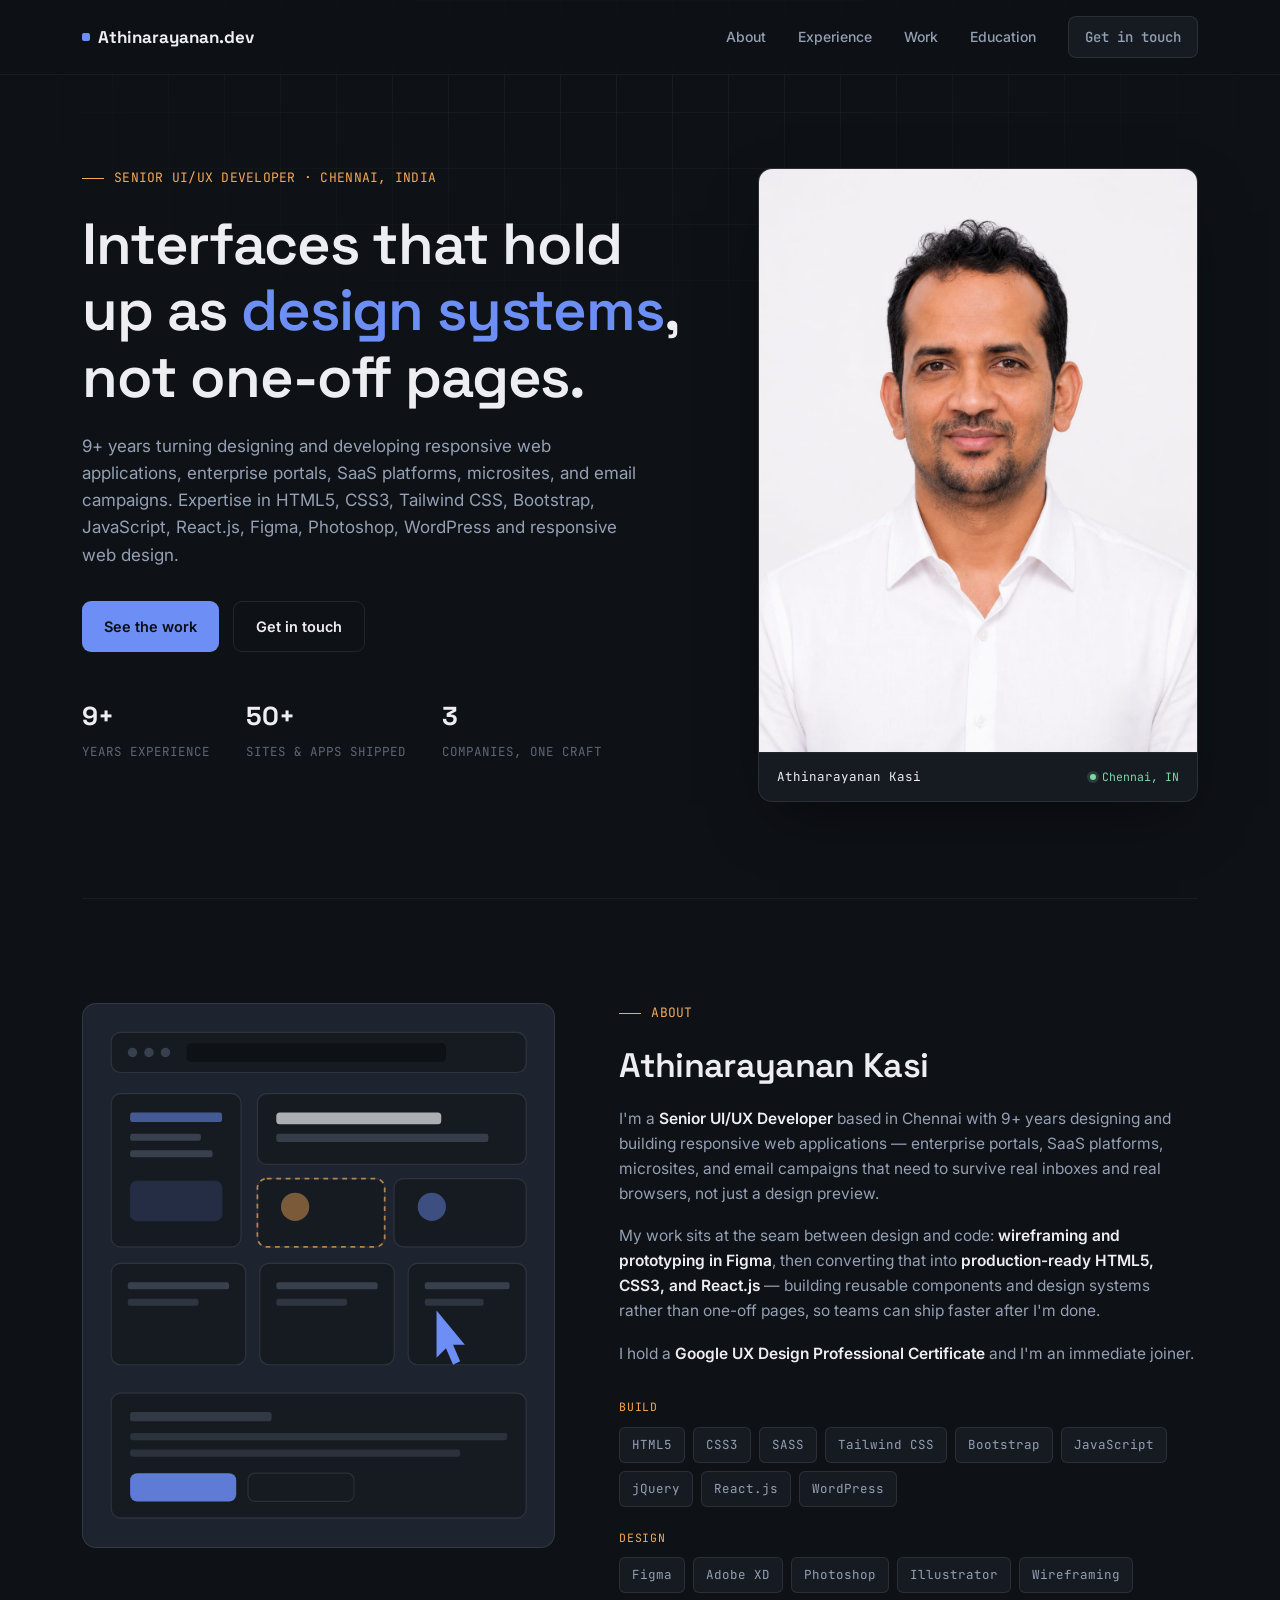
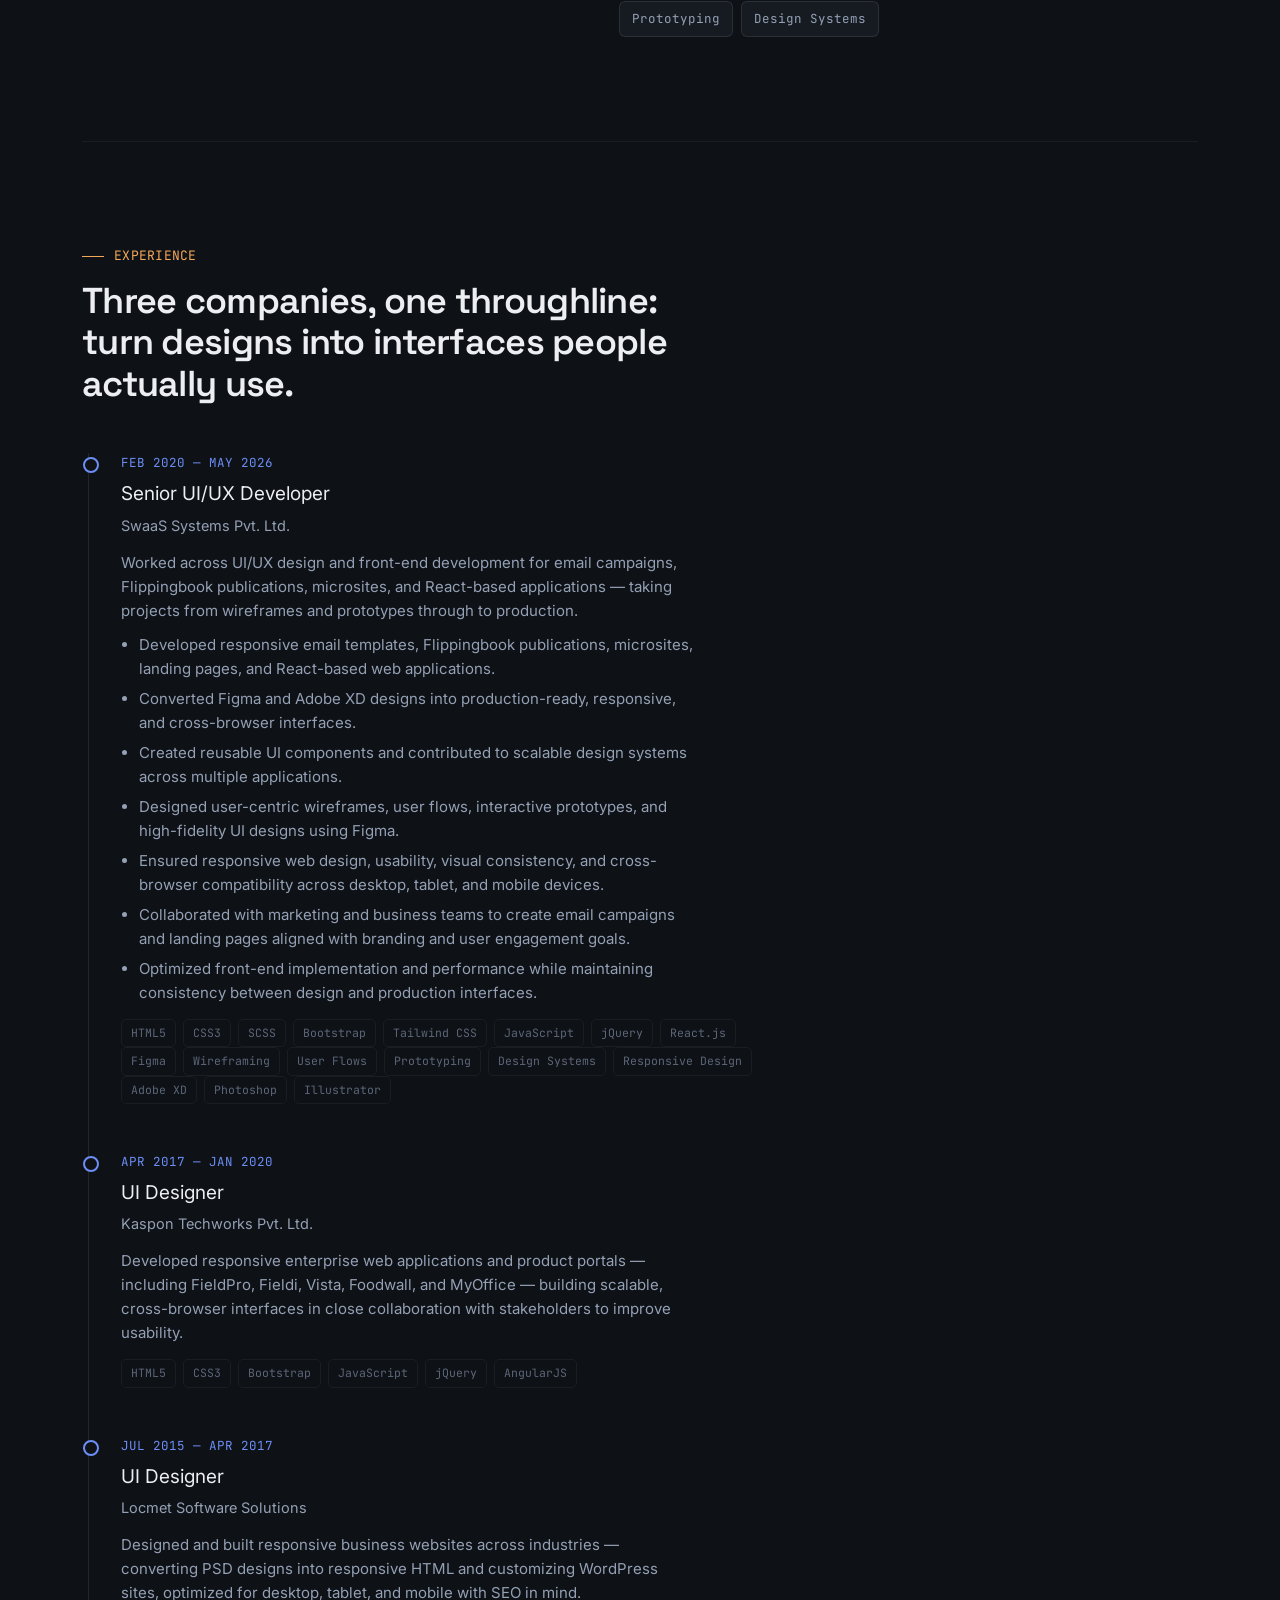
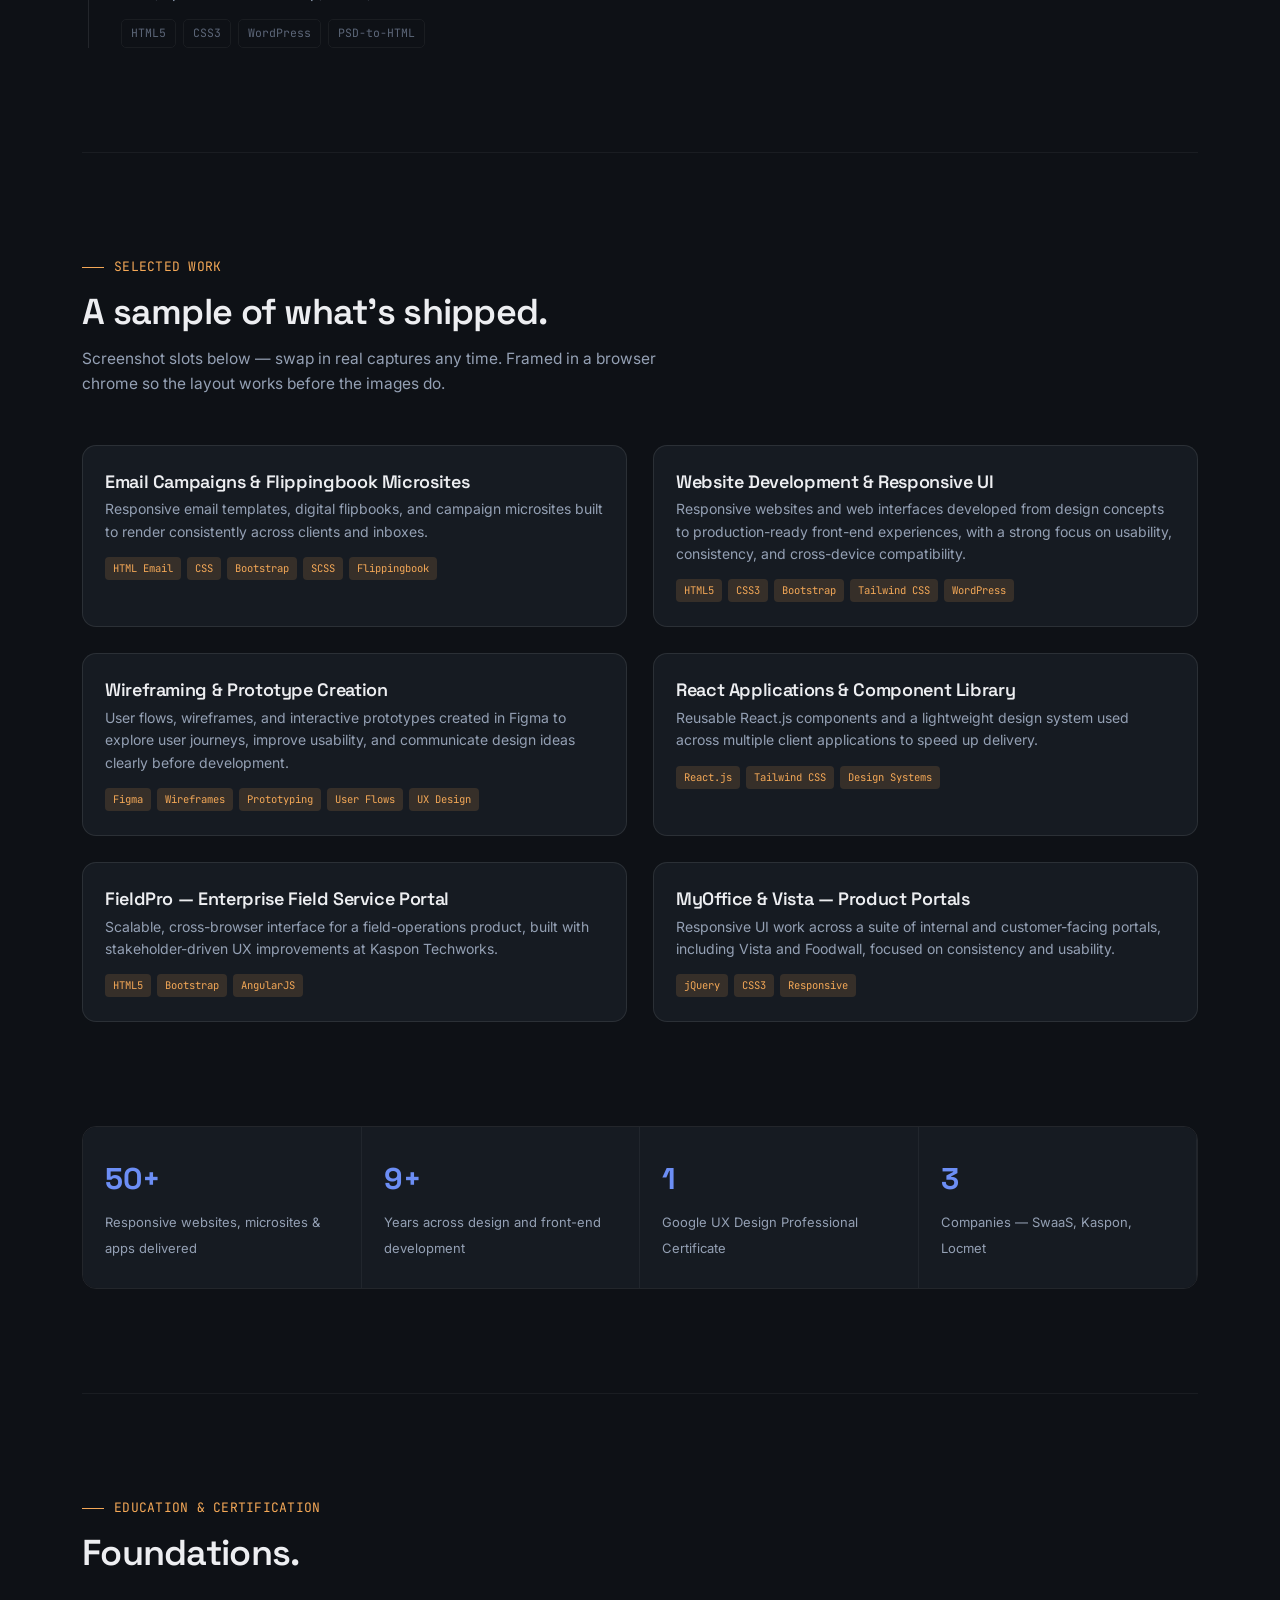
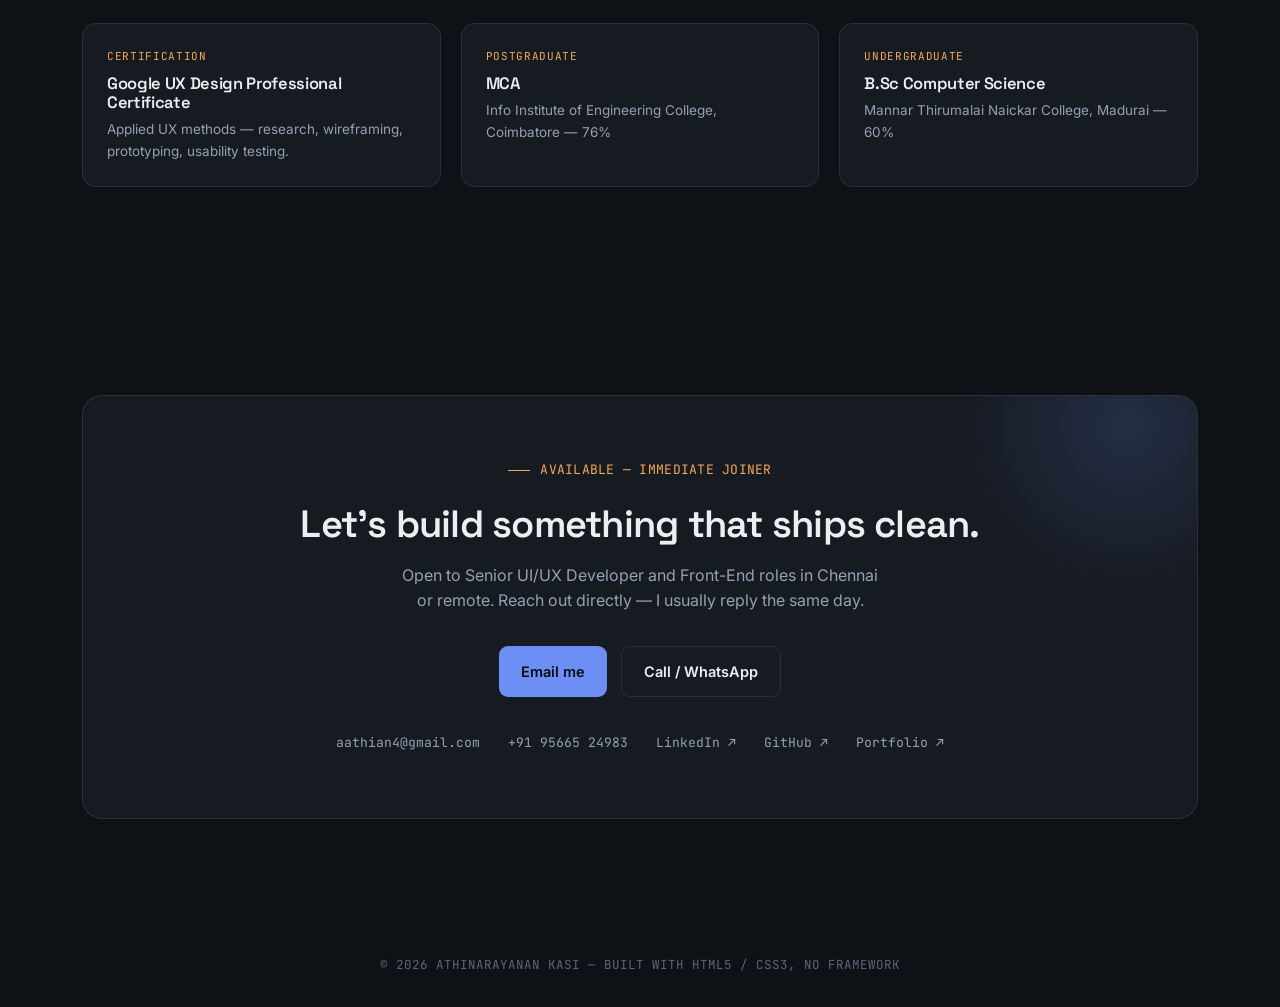
==== index.html @ 60b41909 "my files added" ====
<!DOCTYPE html>
<html lang="en">
<head>
<meta charset="UTF-8">
<meta name="viewport" content="width=device-width, initial-scale=1.0">
<title>Athinarayanan Kasi — Senior UI/UX Developer</title>
<meta name="description" content="Athinarayanan Kasi, Senior UI/UX Developer & Front-End Developer, Chennai. 9+ years building responsive interfaces, design systems, and React applications.">
<link rel="preconnect" href="https://fonts.googleapis.com">
<link rel="preconnect" href="https://fonts.gstatic.com" crossorigin>
<link href="https://fonts.googleapis.com/css2?family=Space+Grotesk:wght@400;500;600;700&family=Inter:wght@400;500;600;700&family=JetBrains+Mono:wght@400;500;600&display=swap" rel="stylesheet">
<link href="css/styles.css"  rel="stylesheet">
</head>
<body>

<header class="nav">
  <div class="nav-inner">
    <a href="#top" class="nav-logo"><span class="dot"></span>Athinarayanan.dev</a>
    <nav class="nav-links" id="navLinks">
      <a href="#about">About</a>
      <a href="#experience">Experience</a>
      <a href="#work">Work</a>
      <a href="#education">Education</a>
      <a href="#contact" class="nav-cta">Get in touch</a>
    </nav>
    <button class="nav-toggle" id="navToggle" aria-label="Toggle menu" aria-expanded="false">
      <svg width="22" height="22" viewBox="0 0 24 24" fill="none" stroke="currentColor" stroke-width="2"><line x1="3" y1="6" x2="21" y2="6"/><line x1="3" y1="12" x2="21" y2="12"/><line x1="3" y1="18" x2="21" y2="18"/></svg>
    </button>
  </div>
</header>

<main id="top">

  <!-- HERO -->
  <section class="hero">
    <div class="wrap hero-grid">
      <div>
        <div class="eyebrow">SENIOR UI/UX DEVELOPER · CHENNAI, INDIA</div>
        <h1>Interfaces that hold up as <span class="accent">design systems</span>, not one-off pages.</h1>
        <p class="lede">9+ years turning designing and developing responsive web applications, enterprise portals, SaaS platforms, microsites, and email campaigns. Expertise in HTML5, CSS3, Tailwind CSS, Bootstrap, JavaScript, React.js, Figma, Photoshop, WordPress and responsive web design.</p>
        <div class="hero-actions">
          <a href="#work" class="btn btn-primary">See the work</a>
          <a href="#contact" class="btn btn-ghost">Get in touch</a>
        </div>
        <div class="stat-row">
          <div class="stat"><b>9+</b><span>YEARS EXPERIENCE</span></div>
          <div class="stat"><b>50+</b><span>SITES &amp; APPS SHIPPED</span></div>
          <div class="stat"><b>3</b><span>COMPANIES, ONE CRAFT</span></div>
        </div>
      </div>

      <div class="hero-photo reveal">
        <div class="hero-photo-frame">
          <div class="ph-icon">
            <img src="img/athinarayanan.jpeg" />
          </div>
        </div>
        <div class="hero-photo-caption">
          <span>Athinarayanan Kasi</span>
          <span class="live">Chennai, IN</span>
        </div>
      </div>
    </div>
  </section>

  <div class="wrap"><div class="divider"></div></div>

  <!-- ABOUT -->
  <section class="pad" id="about">
    <div class="wrap">
      <div class="about-grid">
        <div class="reveal">
          <div class="about-graphic">
            <svg viewBox="0 0 400 460" xmlns="http://www.w3.org/2000/svg" width="100%" height="100%">
              <rect x="0" y="0" width="400" height="460" rx="14" fill="var(--bg-panel-alt)"/>
              <!-- browser chrome -->
              <rect x="24" y="24" width="352" height="34" rx="8" fill="var(--bg-panel)" stroke="var(--border)"/>
              <circle cx="42" cy="41" r="4" fill="var(--text-faint)" opacity="0.5"/>
              <circle cx="56" cy="41" r="4" fill="var(--text-faint)" opacity="0.5"/>
              <circle cx="70" cy="41" r="4" fill="var(--text-faint)" opacity="0.5"/>
              <rect x="88" y="33" width="220" height="16" rx="4" fill="var(--bg-deep)"/>
              <!-- wireframe layout -->
              <rect x="24" y="76" width="110" height="130" rx="8" fill="var(--bg-panel)" stroke="var(--border)"/>
              <rect x="40" y="92" width="78" height="8" rx="2" fill="var(--accent-indigo)" opacity="0.55"/>
              <rect x="40" y="110" width="60" height="6" rx="2" fill="var(--text-faint)" opacity="0.5"/>
              <rect x="40" y="124" width="70" height="6" rx="2" fill="var(--text-faint)" opacity="0.5"/>
              <rect x="40" y="150" width="78" height="34" rx="6" fill="var(--accent-indigo)" opacity="0.16" stroke="var(--accent-indigo)" stroke-opacity="0.4"/>
              <rect x="148" y="76" width="228" height="60" rx="8" fill="var(--bg-panel)" stroke="var(--border)"/>
              <rect x="164" y="92" width="140" height="10" rx="3" fill="var(--text-primary)" opacity="0.7"/>
              <rect x="164" y="110" width="180" height="7" rx="2" fill="var(--text-faint)" opacity="0.45"/>
              <rect x="148" y="148" width="108" height="58" rx="8" fill="var(--bg-panel)" stroke="var(--border)"/>
              <rect x="264" y="148" width="112" height="58" rx="8" fill="var(--bg-panel)" stroke="var(--border)"/>
              <circle cx="180" cy="172" r="12" fill="var(--accent-amber)" opacity="0.45"/>
              <circle cx="296" cy="172" r="12" fill="var(--accent-indigo)" opacity="0.45"/>
              <!-- cards row -->
              <rect x="24" y="220" width="114" height="86" rx="8" fill="var(--bg-panel)" stroke="var(--border)"/>
              <rect x="150" y="220" width="114" height="86" rx="8" fill="var(--bg-panel)" stroke="var(--border)"/>
              <rect x="276" y="220" width="100" height="86" rx="8" fill="var(--bg-panel)" stroke="var(--border)"/>
              <rect x="38" y="236" width="86" height="6" rx="2" fill="var(--text-faint)" opacity="0.5"/>
              <rect x="38" y="250" width="60" height="6" rx="2" fill="var(--text-faint)" opacity="0.35"/>
              <rect x="164" y="236" width="86" height="6" rx="2" fill="var(--text-faint)" opacity="0.5"/>
              <rect x="164" y="250" width="60" height="6" rx="2" fill="var(--text-faint)" opacity="0.35"/>
              <rect x="290" y="236" width="72" height="6" rx="2" fill="var(--text-faint)" opacity="0.5"/>
              <rect x="290" y="250" width="50" height="6" rx="2" fill="var(--text-faint)" opacity="0.35"/>
              <!-- cursor -->
              <path d="M300 260 L300 300 L308 292 L314 306 L320 303 L314 289 L324 289 Z" fill="var(--accent-indigo)"/>
              <!-- annotation dashed frame -->
              <rect x="148" y="148" width="108" height="58" rx="8" fill="none" stroke="var(--accent-amber)" stroke-dasharray="4 4" stroke-width="1.5" opacity="0.7"/>
              <!-- footer strip -->
              <rect x="24" y="330" width="352" height="106" rx="8" fill="var(--bg-panel)" stroke="var(--border)"/>
              <rect x="40" y="346" width="120" height="8" rx="2" fill="var(--text-faint)" opacity="0.4"/>
              <rect x="40" y="364" width="320" height="6" rx="2" fill="var(--text-faint)" opacity="0.3"/>
              <rect x="40" y="378" width="280" height="6" rx="2" fill="var(--text-faint)" opacity="0.3"/>
              <rect x="40" y="398" width="90" height="24" rx="6" fill="var(--accent-indigo)" opacity="0.85"/>
              <rect x="140" y="398" width="90" height="24" rx="6" fill="none" stroke="var(--border)"/>
            </svg>
          </div>
        </div>
        <div>
          <div class="eyebrow">ABOUT</div>
          <h2 style="font-size:clamp(26px,3.4vw,34px); margin-bottom:22px;">Athinarayanan Kasi</h2>
          <div class="about-body">
            <p>I'm a <strong>Senior UI/UX Developer</strong> based in Chennai with 9+ years designing and building responsive web applications — enterprise portals, SaaS platforms, microsites, and email campaigns that need to survive real inboxes and real browsers, not just a design preview.</p>
            <p>My work sits at the seam between design and code: <strong>wireframing and prototyping in Figma</strong>, then converting that into <strong>production-ready HTML5, CSS3, and React.js</strong> — building reusable components and design systems rather than one-off pages, so teams can ship faster after I'm done.</p>
            <p>I hold a <strong>Google UX Design Professional Certificate</strong> and I'm an immediate joiner.</p>
          </div>
          <div class="skill-groups">
            <div>
              <div class="skill-group-label">Build</div>
              <div class="tag-row">
                <span class="tag">HTML5</span><span class="tag">CSS3</span><span class="tag">SASS</span>
                <span class="tag">Tailwind CSS</span><span class="tag">Bootstrap</span>
                <span class="tag">JavaScript</span><span class="tag">jQuery</span><span class="tag">React.js</span>
                <span class="tag">WordPress</span>
              </div>
            </div>
            <div>
              <div class="skill-group-label">Design</div>
              <div class="tag-row">
                <span class="tag">Figma</span><span class="tag">Adobe XD</span><span class="tag">Photoshop</span>
                <span class="tag">Illustrator</span><span class="tag">Wireframing</span>
                <span class="tag">Prototyping</span><span class="tag">Design Systems</span>
              </div>
            </div>
          </div>
        </div>
      </div>
    </div>
  </section>

  <div class="wrap"><div class="divider"></div></div>

  <!-- EXPERIENCE -->
  <section class="pad" id="experience">
    <div class="wrap">
      <div class="section-head reveal">
        <div class="eyebrow">EXPERIENCE</div>
        <h2>Three companies, one throughline: turn designs into interfaces people actually use.</h2>
      </div>

      <div class="timeline">
      <div class="tl-item reveal">

  <div class="tl-date">FEB 2020 — MAY 2026</div>

  <div class="tl-role">Senior UI/UX Developer</div>

  <div class="tl-company">SwaaS Systems Pvt. Ltd.</div>

  <div class="tl-desc">

    <p style="margin-bottom:10px;">
      Worked across UI/UX design and front-end development for email campaigns,
      Flippingbook publications, microsites, and React-based applications —
      taking projects from wireframes and prototypes through to production.
    </p>

    <ul>
      <li>
        Developed responsive email templates, Flippingbook publications,
        microsites, landing pages, and React-based web applications.
      </li>

      <li>
        Converted Figma and Adobe XD designs into production-ready,
        responsive, and cross-browser interfaces.
      </li>

      <li>
        Created reusable UI components and contributed to scalable
        design systems across multiple applications.
      </li>

      <li>
        Designed user-centric wireframes, user flows, interactive prototypes,
        and high-fidelity UI designs using Figma.
      </li>

      <li>
        Ensured responsive web design, usability, visual consistency, and
        cross-browser compatibility across desktop, tablet, and mobile devices.
      </li>

      <li>
        Collaborated with marketing and business teams to create email
        campaigns and landing pages aligned with branding and user engagement goals.
      </li>

      <li>
        Optimized front-end implementation and performance while maintaining
        consistency between design and production interfaces.
      </li>
    </ul>

  </div>

  <!-- Development Technologies -->
  <div class="tl-stack">
    <span>HTML5</span>
    <span>CSS3</span>
    <span>SCSS</span>
    <span>Bootstrap</span>
    <span>Tailwind CSS</span>
    <span>JavaScript</span>
    <span>jQuery</span>
    <span>React.js</span>
  </div>

  <!-- UI/UX Skills -->
  <div class="tl-stack">
    <span>Figma</span>
    <span>Wireframing</span>
    <span>User Flows</span>
    <span>Prototyping</span>
    <span>Design Systems</span>
    <span>Responsive Design</span>
  </div>

  <!-- Design Tools -->
  <div class="tl-stack">
    <span>Adobe XD</span>
    <span>Photoshop</span>
    <span>Illustrator</span>
  </div>

</div>

        <div class="tl-item reveal">
          <div class="tl-date">APR 2017 — JAN 2020</div>
          <div class="tl-role">UI Designer</div>
          <div class="tl-company">Kaspon Techworks Pvt. Ltd.</div>
          <div class="tl-desc">
            <p>Developed responsive enterprise web applications and product portals — including FieldPro, Fieldi, Vista, Foodwall, and MyOffice — building scalable, cross-browser interfaces in close collaboration with stakeholders to improve usability.</p>
          </div>
          <div class="tl-stack">
            <span>HTML5</span><span>CSS3</span><span>Bootstrap</span><span>JavaScript</span><span>jQuery</span><span>AngularJS</span>
          </div>
        </div>

        <div class="tl-item reveal">
          <div class="tl-date">JUL 2015 — APR 2017</div>
          <div class="tl-role">UI Designer</div>
          <div class="tl-company">Locmet Software Solutions</div>
          <div class="tl-desc">
            <p>Designed and built responsive business websites across industries — converting PSD designs into responsive HTML and customizing WordPress sites, optimized for desktop, tablet, and mobile with SEO in mind.</p>
          </div>
          <div class="tl-stack">
            <span>HTML5</span><span>CSS3</span><span>WordPress</span><span>PSD-to-HTML</span>
          </div>
        </div>
      </div>
    </div>
  </section>

  <div class="wrap"><div class="divider"></div></div>

  <!-- WORK / PROJECTS -->
  <section class="pad" id="work">
    <div class="wrap">
      <div class="section-head reveal">
        <div class="eyebrow">SELECTED WORK</div>
        <h2>A sample of what's shipped.</h2>
        <p>Screenshot slots below — swap in real captures any time. Framed in a browser chrome so the layout works before the images do.</p>
      </div>

      <div class="project-grid">

          <div class="project-card reveal">
          <div class="project-body">
            <h3>Email Campaigns &amp; Flippingbook Microsites</h3>
            <p>Responsive email templates, digital flipbooks, and campaign microsites built to render consistently across clients and inboxes.</p>
            <div class="project-tags"><span>HTML Email</span><span>CSS</span><span>Bootstrap</span><span>SCSS</span><span>Flippingbook</span></div>
          </div>
        </div>

        <div class="project-card reveal">
  <div class="project-body">
    <h3>Website Development &amp; Responsive UI</h3>
    <p>
      Responsive websites and web interfaces developed from design concepts to
      production-ready front-end experiences, with a strong focus on usability,
      consistency, and cross-device compatibility.
    </p>
    <div class="project-tags">
      <span>HTML5</span>
      <span>CSS3</span>
      <span>Bootstrap</span>
      <span>Tailwind CSS</span>
      <span>WordPress</span>
    </div>
  </div>
</div>

<div class="project-card reveal">
  <div class="project-body">
    <h3>Wireframing &amp; Prototype Creation</h3>
    <p>
      User flows, wireframes, and interactive prototypes created in Figma to
      explore user journeys, improve usability, and communicate design ideas
      clearly before development.
    </p>
    <div class="project-tags">
      <span>Figma</span>
      <span>Wireframes</span>
      <span>Prototyping</span>
      <span>User Flows</span>
      <span>UX Design</span>
    </div>
  </div>
</div>

        <div class="project-card reveal">
          <div class="project-body">
            <h3>React Applications &amp; Component Library</h3>
            <p>Reusable React.js components and a lightweight design system used across multiple client applications to speed up delivery.</p>
            <div class="project-tags"><span>React.js</span><span>Tailwind CSS</span><span>Design Systems</span></div>
          </div>
        </div>

        <div class="project-card reveal">
          <div class="project-body">
            <h3>FieldPro — Enterprise Field Service Portal</h3>
            <p>Scalable, cross-browser interface for a field-operations product, built with stakeholder-driven UX improvements at Kaspon Techworks.</p>
            <div class="project-tags"><span>HTML5</span><span>Bootstrap</span><span>AngularJS</span></div>
          </div>
        </div>

        <div class="project-card reveal">
          <div class="project-body">
            <h3>MyOffice &amp; Vista — Product Portals</h3>
            <p>Responsive UI work across a suite of internal and customer-facing portals, including Vista and Foodwall, focused on consistency and usability.</p>
            <div class="project-tags"><span>jQuery</span><span>CSS3</span><span>Responsive</span></div>
          </div>
        </div>

      

      </div>
    </div>
  </section>

  <!-- ACHIEVEMENTS -->
  <section class="pad" style="padding-top:0;">
    <div class="wrap reveal">
      <div class="achieve-strip">
        <div class="achieve-cell"><b>50+</b><span>Responsive websites, microsites &amp; apps delivered</span></div>
        <div class="achieve-cell"><b>9+</b><span>Years across design and front-end development</span></div>
        <div class="achieve-cell"><b>1</b><span>Google UX Design Professional Certificate</span></div>
        <div class="achieve-cell"><b>3</b><span>Companies — SwaaS, Kaspon, Locmet</span></div>
      </div>
    </div>
  </section>

  <div class="wrap"><div class="divider"></div></div>

  <!-- EDUCATION -->
  <section class="pad" id="education">
    <div class="wrap">
      <div class="section-head reveal">
        <div class="eyebrow">EDUCATION &amp; CERTIFICATION</div>
        <h2>Foundations.</h2>
      </div>
      <div class="edu-grid">
        <div class="edu-card reveal">
          <span class="edu-tag">Certification</span>
          <h4>Google UX Design Professional Certificate</h4>
          <p>Applied UX methods — research, wireframing, prototyping, usability testing.</p>
        </div>
        <div class="edu-card reveal">
          <span class="edu-tag">Postgraduate</span>
          <h4>MCA</h4>
          <p>Info Institute of Engineering College, Coimbatore — 76%</p>
        </div>
        <div class="edu-card reveal">
          <span class="edu-tag">Undergraduate</span>
          <h4>B.Sc Computer Science</h4>
          <p>Mannar Thirumalai Naickar College, Madurai — 60%</p>
        </div>
      </div>
    </div>
  </section>

  <!-- CONTACT -->
  <section class="pad" id="contact">
    <div class="wrap">
      <div class="contact-panel reveal">
        <div class="eyebrow" style="justify-content:center;">AVAILABLE — IMMEDIATE JOINER</div>
        <h2>Let's build something that ships clean.</h2>
        <p>Open to Senior UI/UX Developer and Front-End roles in Chennai or remote. Reach out directly — I usually reply the same day.</p>
        <div class="contact-actions">
          <a href="mailto:aathian4@gmail.com" class="btn btn-primary">Email me</a>
          <a href="tel:+919566524983" class="btn btn-ghost">Call / WhatsApp</a>
        </div>
        <div class="contact-links">
          <a href="mailto:aathian4@gmail.com">aathian4@gmail.com</a>
          <a href="tel:+919566524983">+91 95665 24983</a>
          <a href="https://www.linkedin.com/in/aathinarayanan" target="_blank" rel="noopener">LinkedIn ↗</a>
          <a href="https://github.com/athi-frontend" target="_blank" rel="noopener">GitHub ↗</a>
          <a href="https://athi.pb.online/" target="_blank" rel="noopener">Portfolio ↗</a>
        </div>
      </div>
    </div>
  </section>

</main>

<footer>
  <p>© 2026 ATHINARAYANAN KASI — BUILT WITH HTML5 / CSS3, NO FRAMEWORK</p>
</footer>

<script>
  // Mobile nav toggle
  const navToggle = document.getElementById('navToggle');
  const navLinks = document.getElementById('navLinks');
  navToggle.addEventListener('click', () => {
    const isOpen = navLinks.classList.toggle('open');
    navToggle.setAttribute('aria-expanded', isOpen);
  });
  navLinks.querySelectorAll('a').forEach(a => a.addEventListener('click', () => {
    navLinks.classList.remove('open');
    navToggle.setAttribute('aria-expanded', 'false');
  }));

  // Scroll reveal
  const revealEls = document.querySelectorAll('.reveal');
  if ('IntersectionObserver' in window) {
    const io = new IntersectionObserver((entries) => {
      entries.forEach(entry => {
        if (entry.isIntersecting) {
          entry.target.classList.add('in');
          io.unobserve(entry.target);
        }
      });
    }, { threshold: 0.12, rootMargin: '0px 0px -40px 0px' });
    revealEls.forEach(el => io.observe(el));
  } else {
    revealEls.forEach(el => el.classList.add('in'));
  }
</script>

</body>
</html>
---- css/styles.css ----
:root{
    --bg-deep:#0E1116;
    --bg-panel:#161B22;
    --bg-panel-alt:#1D2430;
    --border:rgba(255,255,255,0.09);
    --border-soft:rgba(255,255,255,0.05);
    --text-primary:#EDEEF1;
    --text-muted:#94A0B4;
    --text-faint:#5C6678;
    --accent-indigo:#6C8EF5;
    --accent-indigo-dim:rgba(108,142,245,0.14);
    --accent-amber:#F4A857;
    --accent-amber-dim:rgba(244,168,87,0.14);
    --radius:14px;
    --maxw:1180px;
  }

  *{box-sizing:border-box; margin:0; padding:0;}
  html{scroll-behavior:smooth;}

  @media (prefers-reduced-motion: reduce){
    html{scroll-behavior:auto;}
    *{animation-duration:0.01ms !important; animation-iteration-count:1 !important; transition-duration:0.01ms !important;}
  }

  body{
    background:var(--bg-deep);
    color:var(--text-primary);
    font-family:'Inter',sans-serif;
    line-height:1.6;
    -webkit-font-smoothing:antialiased;
    overflow-x:hidden;
  }

  body::before{
    content:"";
    position:fixed; inset:0;
    background-image:
      linear-gradient(var(--border-soft) 1px, transparent 1px),
      linear-gradient(90deg, var(--border-soft) 1px, transparent 1px);
    background-size:56px 56px;
    mask-image:radial-gradient(ellipse 80% 60% at 50% 0%, black 10%, transparent 70%);
    pointer-events:none;
    z-index:0;
  }

  h1,h2,h3,h4{
    font-family:'Space Grotesk',sans-serif;
    font-weight:600;
    letter-spacing:-0.02em;
    line-height:1.15;
  }

  .mono{font-family:'JetBrains Mono',monospace;}

  a{color:inherit; text-decoration:none;}
  img{max-width:100%; display:block;}
  section{position:relative; z-index:1;}

  .wrap{max-width:var(--maxw); margin:0 auto; padding:0 32px;}
  @media (max-width:640px){.wrap{padding:0 20px;}}

  ::selection{background:var(--accent-indigo); color:#0E1116;}

  :focus-visible{
    outline:2px solid var(--accent-indigo);
    outline-offset:3px;
    border-radius:4px;
  }

  /* ---------- NAV ---------- */
  header.nav{
    position:fixed; top:0; left:0; right:0; z-index:100;
    backdrop-filter:blur(14px);
    background:rgba(14,17,22,0.72);
    border-bottom:1px solid var(--border-soft);
  }
  .nav-inner{
    max-width:var(--maxw); margin:0 auto; padding:16px 32px;
    display:flex; align-items:center; justify-content:space-between;
  }
  .nav-logo{
    font-family:'Space Grotesk',sans-serif; font-weight:700; font-size:17px;
    display:flex; align-items:center; gap:8px;
  }
  .nav-logo .dot{width:8px; height:8px; border-radius:2px; background:var(--accent-indigo); display:inline-block;}
  .nav-links{display:flex; gap:32px; align-items:center;}
  .nav-links a{
    font-size:14px; color:var(--text-muted); font-weight:500;
    transition:color 0.2s ease;
    position:relative;
  }
  .nav-links a:hover{color:var(--text-primary);}
  .nav-cta{
    font-family:'JetBrains Mono',monospace; font-size:12.5px;
    padding:9px 16px; border:1px solid var(--border); border-radius:8px;
    color:var(--text-primary); background:var(--bg-panel);
    transition:all 0.2s ease;
  }
  .nav-cta:hover{border-color:var(--accent-indigo); background:var(--accent-indigo-dim);}
  .nav-toggle{display:none; background:none; border:none; color:var(--text-primary); cursor:pointer;}

  @media (max-width:820px){
    .nav-links{
      position:fixed; top:60px; right:0; left:0;
      background:var(--bg-panel); border-bottom:1px solid var(--border);
      flex-direction:column; padding:20px 32px; gap:18px;
      transform:translateY(-140%); transition:transform 0.3s ease;
    }
    .nav-links.open{transform:translateY(0);}
    .nav-toggle{display:block;}
  }

  /* ---------- HERO ---------- */
  .hero{padding:168px 0 96px;}
  .hero-grid{
    display:grid; grid-template-columns:1.2fr 0.85fr; gap:56px; align-items:start;
  }
  @media (max-width:960px){.hero-grid{grid-template-columns:1fr;}}

  .eyebrow{
    font-family:'JetBrains Mono',monospace; font-size:13px; color:var(--accent-amber);
    display:flex; align-items:center; gap:10px; margin-bottom:22px; letter-spacing:0.02em;
  }
  .eyebrow::before{content:""; width:22px; height:1px; background:var(--accent-amber);}

  .hero h1{
    font-size:clamp(34px,5.2vw,58px);
    margin-bottom:22px;
  }
  .hero h1 .accent{color:var(--accent-indigo);}

  .hero p.lede{
    font-size:17px; color:var(--text-muted); max-width:52ch; margin-bottom:32px;
  }

  .hero-actions{display:flex; gap:14px; flex-wrap:wrap; margin-bottom:44px;}
  .btn{
    font-size:14.5px; font-weight:600; padding:13px 22px; border-radius:9px;
    display:inline-flex; align-items:center; gap:8px; transition:all 0.2s ease;
  }
  .btn-primary{background:var(--accent-indigo); color:#0B0E13;}
  .btn-primary:hover{transform:translateY(-2px); box-shadow:0 10px 24px -8px rgba(108,142,245,0.55);}
  .btn-ghost{border:1px solid var(--border); color:var(--text-primary);}
  .btn-ghost:hover{border-color:var(--text-faint); background:var(--bg-panel);}

  .stat-row{display:flex; gap:36px; flex-wrap:wrap;}
  .stat b{
    font-family:'Space Grotesk',sans-serif; font-size:26px; display:block; color:var(--text-primary);
  }
  .stat span{font-size:12.5px; color:var(--text-faint); font-family:'JetBrains Mono',monospace;}

  /* ---- Signature: design token panel ---- */
  .token-panel{
    background:var(--bg-panel);
    border:1px solid var(--border);
    border-radius:var(--radius);
    overflow:hidden;
    box-shadow:0 24px 60px -20px rgba(0,0,0,0.55);
  }
  .token-titlebar{
    display:flex; align-items:center; gap:8px;
    padding:12px 16px; border-bottom:1px solid var(--border-soft);
    background:var(--bg-panel-alt);
  }
  .token-titlebar span.tdot{width:9px; height:9px; border-radius:50%; background:var(--text-faint); opacity:0.5;}
  .token-titlebar .tlabel{
    margin-left:6px; font-family:'JetBrains Mono',monospace; font-size:12px; color:var(--text-faint);
  }
  .token-body{padding:22px;}
  .token-section-label{
    font-family:'JetBrains Mono',monospace; font-size:11px; color:var(--text-faint);
    text-transform:uppercase; letter-spacing:0.08em; margin-bottom:10px;
  }
  .swatch-row{display:flex; gap:8px; margin-bottom:22px;}
  .swatch{
    flex:1; height:46px; border-radius:8px; position:relative; cursor:default;
    border:1px solid rgba(255,255,255,0.06);
    transition:transform 0.2s ease;
  }
  .swatch:hover{transform:translateY(-4px);}
  .swatch::after{
    content:attr(data-hex);
    position:absolute; bottom:-20px; left:50%; transform:translateX(-50%);
    font-family:'JetBrains Mono',monospace; font-size:9.5px; color:var(--text-faint);
    white-space:nowrap;
  }
  .type-scale-row{display:flex; align-items:baseline; gap:14px; margin-bottom:8px;}
  .type-scale-row .sample{font-family:'Space Grotesk',sans-serif; color:var(--text-primary);}
  .type-scale-row .meta{font-family:'JetBrains Mono',monospace; font-size:11px; color:var(--text-faint); margin-left:auto;}
  .spacing-row{display:flex; align-items:center; gap:10px; margin-top:20px;}
  .spacing-block{background:var(--accent-indigo-dim); border:1px dashed rgba(108,142,245,0.4); border-radius:3px;}
  .token-footer{
    padding:14px 22px; border-top:1px solid var(--border-soft);
    font-family:'JetBrains Mono',monospace; font-size:11.5px; color:var(--text-faint);
    display:flex; justify-content:space-between;
  }
  .token-footer .live{color:#7CD9A5; display:flex; align-items:center; gap:6px;}
  .token-footer .live::before{content:""; width:6px; height:6px; border-radius:50%; background:#7CD9A5; box-shadow:0 0 0 3px rgba(124,217,165,0.18);}

  /* ---- Hero photo panel ---- */
  .hero-photo{
    background:var(--bg-panel);
    border:1px solid var(--border);
    border-radius:var(--radius);
    overflow:hidden;
    box-shadow:0 24px 60px -20px rgba(0,0,0,0.55);
  }
  .hero-photo-frame{
    aspect-ratio:4/5;
    background-image:
      repeating-linear-gradient(135deg, var(--bg-panel-alt) 0 12px, var(--bg-panel) 12px 24px);
    display:flex; align-items:center; justify-content:center;
    position:relative;
  }
  .hero-photo-frame .ph-icon{
    font-family:'JetBrains Mono',monospace; font-size:12px; color:var(--text-faint); text-align:center;
    display:flex; flex-direction:column; align-items:center; gap:10px; line-height:1.6;
  }
  .hero-photo-frame svg{width:44px; height:44px; opacity:0.4;}
  .hero-photo-caption{
    padding:14px 18px; border-top:1px solid var(--border-soft);
    display:flex; justify-content:space-between; align-items:center;
    font-family:'JetBrains Mono',monospace; font-size:12.5px; color:var(--text-primary);
  }
  .hero-photo-caption .live{color:#7CD9A5; display:flex; align-items:center; gap:6px; font-size:11.5px;}
  .hero-photo-caption .live::before{content:""; width:6px; height:6px; border-radius:50%; background:#7CD9A5; box-shadow:0 0 0 3px rgba(124,217,165,0.18);}

  /* ---------- SECTION HEADERS ---------- */
  .section-head{margin-bottom:48px; max-width:60ch;}
  .section-head .eyebrow{margin-bottom:14px;}
  .section-head h2{font-size:clamp(26px,3.4vw,36px);}
  .section-head p{color:var(--text-muted); margin-top:14px; font-size:15.5px;}

  section.pad{padding:104px 0;}
  .divider{height:1px; background:var(--border-soft); max-width:var(--maxw); margin:0 auto;}

  /* ---------- ABOUT ---------- */
  .about-grid{display:grid; grid-template-columns:0.9fr 1.1fr; gap:64px; align-items:start;}
  @media (max-width:900px){.about-grid{grid-template-columns:1fr;}}
  .about-graphic{
    aspect-ratio:400/460; border-radius:var(--radius); overflow:hidden;
    background:var(--bg-panel-alt);
    border:1px solid var(--border);
  }
  .about-graphic svg{display:block;}
  .about-body p{color:var(--text-muted); margin-bottom:18px; font-size:15.5px;}
  .about-body p strong{color:var(--text-primary); font-weight:600;}

  .skill-groups{margin-top:32px; display:grid; gap:22px;}
  .skill-group-label{
    font-family:'JetBrains Mono',monospace; font-size:11.5px; color:var(--accent-amber);
    margin-bottom:10px; text-transform:uppercase; letter-spacing:0.06em;
  }
  .tag-row{display:flex; flex-wrap:wrap; gap:8px;}
  .tag{
    font-family:'JetBrains Mono',monospace; font-size:12.5px;
    padding:7px 12px; border-radius:6px; border:1px solid var(--border);
    color:var(--text-muted); background:var(--bg-panel);
    transition:all 0.2s ease;
  }
  .tag:hover{border-color:var(--accent-indigo); color:var(--text-primary); background:var(--accent-indigo-dim);}

  /* ---------- EXPERIENCE ---------- */
  .timeline{border-left:1px solid var(--border); margin-left:6px;}
  .tl-item{padding:0 0 48px 32px; position:relative;}
  .tl-item:last-child{padding-bottom:0;}
  .tl-item::before{
    content:""; position:absolute; left:-6.5px; top:4px;
    width:12px; height:12px; border-radius:50%;
    background:var(--bg-deep); border:2px solid var(--accent-indigo);
  }
  .tl-date{
    font-family:'JetBrains Mono',monospace; font-size:12.5px; color:var(--accent-indigo); margin-bottom:6px;
  }
  .tl-role{font-size:19px; margin-bottom:4px;}
  .tl-company{color:var(--text-muted); font-size:14.5px; margin-bottom:14px;}
  .tl-desc{color:var(--text-muted); font-size:15px; max-width:64ch; margin-bottom:14px;}
  .tl-desc ul{padding-left:18px; display:grid; gap:6px;}
  .tl-stack{display:flex; flex-wrap:wrap; gap:7px;}
  .tl-stack span{
    font-family:'JetBrains Mono',monospace; font-size:11.5px; color:var(--text-faint);
    padding:4px 9px; border:1px solid var(--border-soft); border-radius:5px;
  }

  /* ---------- PROJECTS ---------- */
  .project-grid{display:grid; grid-template-columns:repeat(2,1fr); gap:26px;}
  @media (max-width:820px){.project-grid{grid-template-columns:1fr;}}

  .project-card{
    background:var(--bg-panel); border:1px solid var(--border); border-radius:var(--radius);
    overflow:hidden; transition:transform 0.25s ease, border-color 0.25s ease;
    position:relative;
  }
  .project-card::before{
    content:""; position:absolute; top:0; left:0; right:0; height:3px;
    background:linear-gradient(90deg, var(--accent-indigo), var(--accent-amber));
    opacity:0; transition:opacity 0.25s ease;
  }
  .project-card:hover{transform:translateY(-5px); border-color:rgba(108,142,245,0.35);}
  .project-card:hover::before{opacity:1;}
  .project-body{padding:26px 22px 24px;}
  .project-body h3{font-size:18px; margin-bottom:6px;}
  .project-body p{font-size:14px; color:var(--text-muted); margin-bottom:14px;}
  .project-tags{display:flex; flex-wrap:wrap; gap:6px;}
  .project-tags span{
    font-family:'JetBrains Mono',monospace; font-size:10.5px; color:var(--accent-amber);
    background:var(--accent-amber-dim); padding:3px 8px; border-radius:4px;
  }

  /* ---------- ACHIEVEMENTS STRIP ---------- */
  .achieve-strip{
    display:grid; grid-template-columns:repeat(4,1fr); border:1px solid var(--border); border-radius:var(--radius);
    overflow:hidden;
  }
  @media (max-width:760px){.achieve-strip{grid-template-columns:repeat(2,1fr);}}
  .achieve-cell{
    padding:28px 22px; border-right:1px solid var(--border-soft); background:var(--bg-panel);
  }
  .achieve-cell:nth-child(2n){border-right:none;}
  @media (min-width:761px){
    .achieve-cell:nth-child(4n){border-right:none;}
    .achieve-cell:nth-child(2n){border-right:1px solid var(--border-soft);}
  }
  .achieve-cell b{
    font-family:'Space Grotesk',sans-serif; font-size:30px; display:block; margin-bottom:6px;
    color:var(--accent-indigo);
  }
  .achieve-cell span{font-size:13px; color:var(--text-muted);}

  /* ---------- EDUCATION ---------- */
  .edu-grid{display:grid; grid-template-columns:repeat(3,1fr); gap:20px;}
  @media (max-width:820px){.edu-grid{grid-template-columns:1fr;}}
  .edu-card{
    background:var(--bg-panel); border:1px solid var(--border); border-radius:var(--radius);
    padding:24px;
  }
  .edu-card .edu-tag{
    font-family:'JetBrains Mono',monospace; font-size:11px; color:var(--accent-amber);
    text-transform:uppercase; letter-spacing:0.06em; margin-bottom:10px; display:block;
  }
  .edu-card h4{font-size:16.5px; margin-bottom:6px;}
  .edu-card p{font-size:13.5px; color:var(--text-muted);}

  /* ---------- CONTACT ---------- */
  .contact-panel{
    background:var(--bg-panel); border:1px solid var(--border); border-radius:20px;
    padding:64px 48px; text-align:center; position:relative; overflow:hidden;
  }
  .contact-panel::before{
    content:""; position:absolute; width:340px; height:340px; border-radius:50%;
    background:radial-gradient(circle, rgba(108,142,245,0.16), transparent 70%);
    top:-140px; right:-100px; pointer-events:none;
  }
  .contact-panel h2{font-size:clamp(26px,4vw,38px); margin-bottom:16px; position:relative;}
  .contact-panel p{color:var(--text-muted); max-width:48ch; margin:0 auto 32px; position:relative;}
  .contact-actions{display:flex; gap:14px; justify-content:center; flex-wrap:wrap; margin-bottom:36px; position:relative;}
  .contact-links{
    display:flex; gap:28px; justify-content:center; flex-wrap:wrap; position:relative;
  }
  .contact-links a{
    font-family:'JetBrains Mono',monospace; font-size:13px; color:var(--text-muted);
    display:flex; align-items:center; gap:7px; transition:color 0.2s ease;
  }
  .contact-links a:hover{color:var(--accent-indigo);}

  footer{padding:32px 0; text-align:center;}
  footer p{font-size:12.5px; color:var(--text-faint); font-family:'JetBrains Mono',monospace;}

  /* reveal on scroll */
  .reveal{opacity:0; transform:translateY(18px); transition:opacity 0.7s ease, transform 0.7s ease;}
  .reveal.in{opacity:1; transform:translateY(0);}
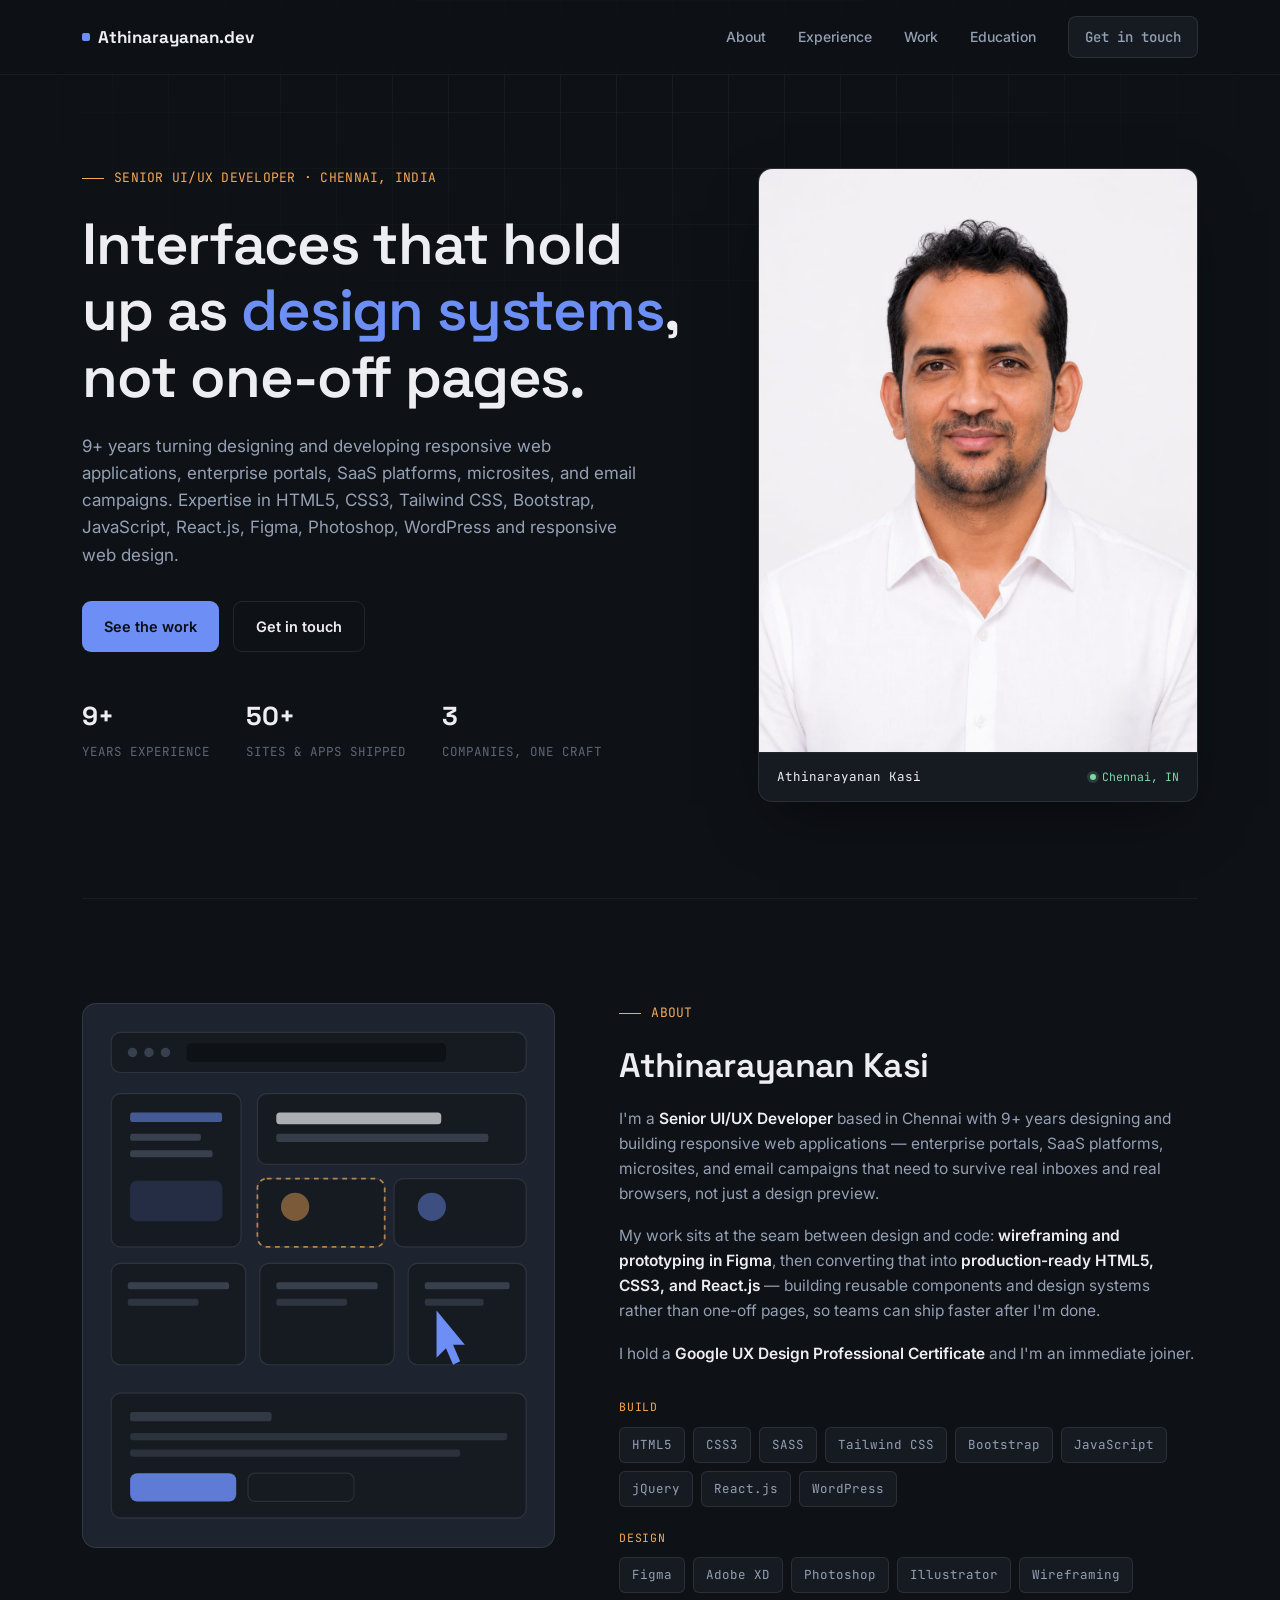
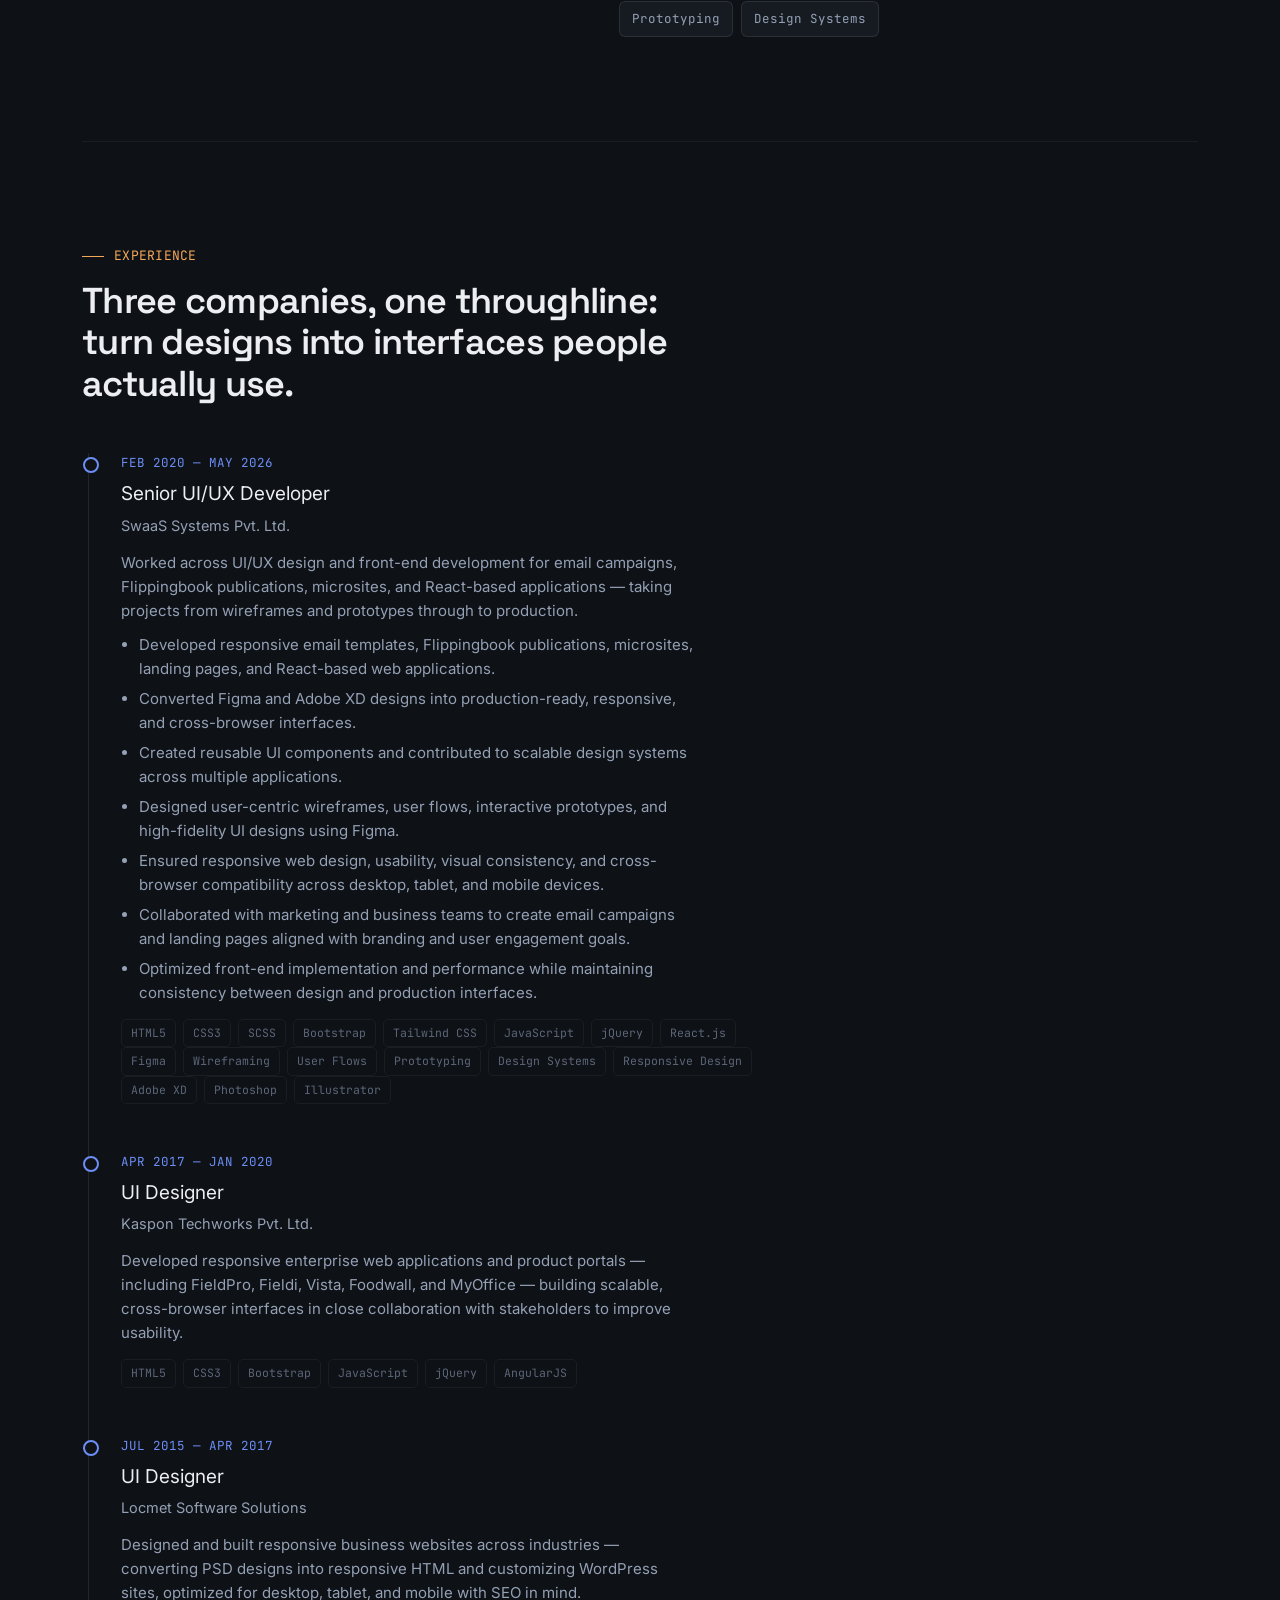
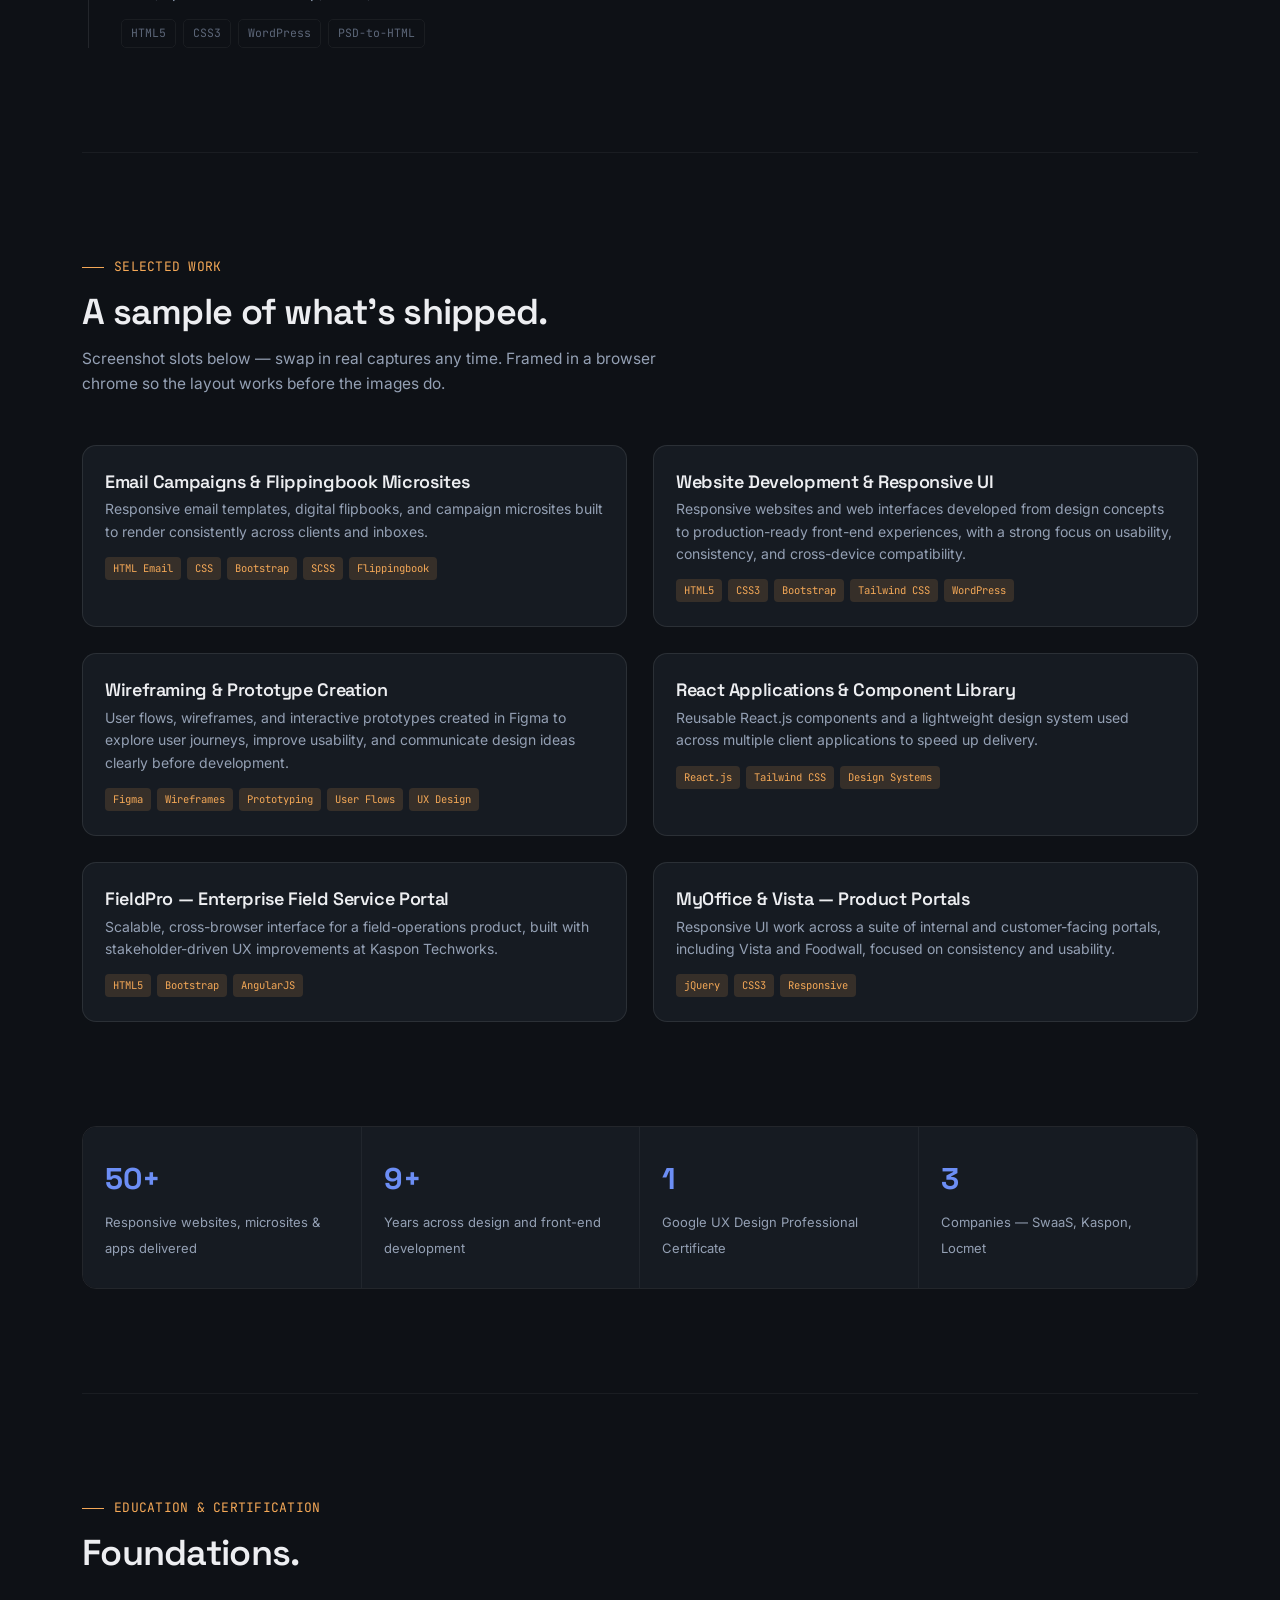
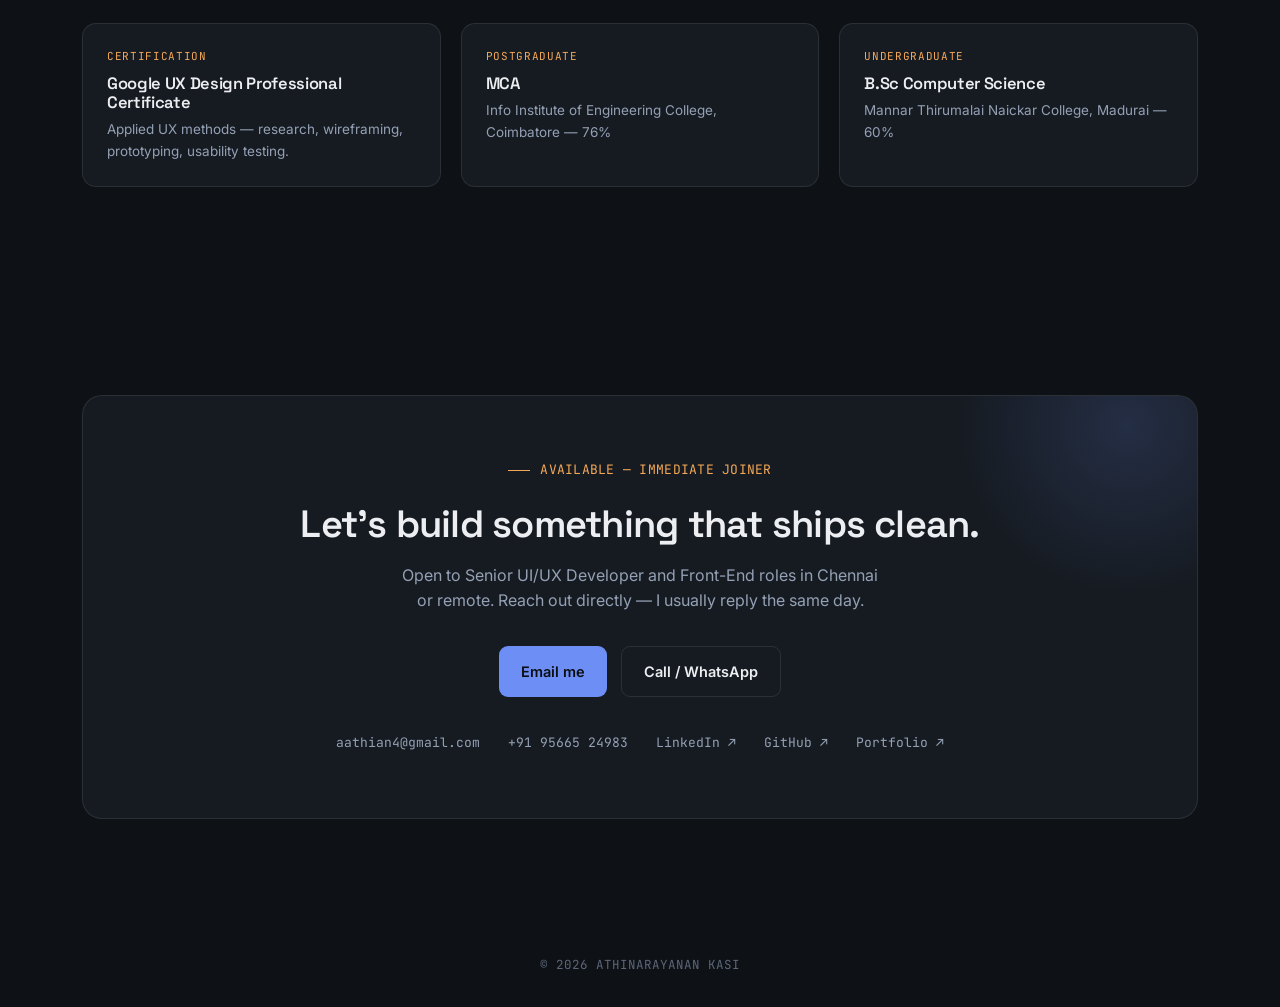
==== commit 375a2c7d: "footer changes" ====
--- a/index.html
+++ b/index.html
@@ -424,7 +424,7 @@
 </main>
 
 <footer>
-  <p>© 2026 ATHINARAYANAN KASI — BUILT WITH HTML5 / CSS3, NO FRAMEWORK</p>
+  <p>© 2026 ATHINARAYANAN KASI </p>
 </footer>
 
 <script>
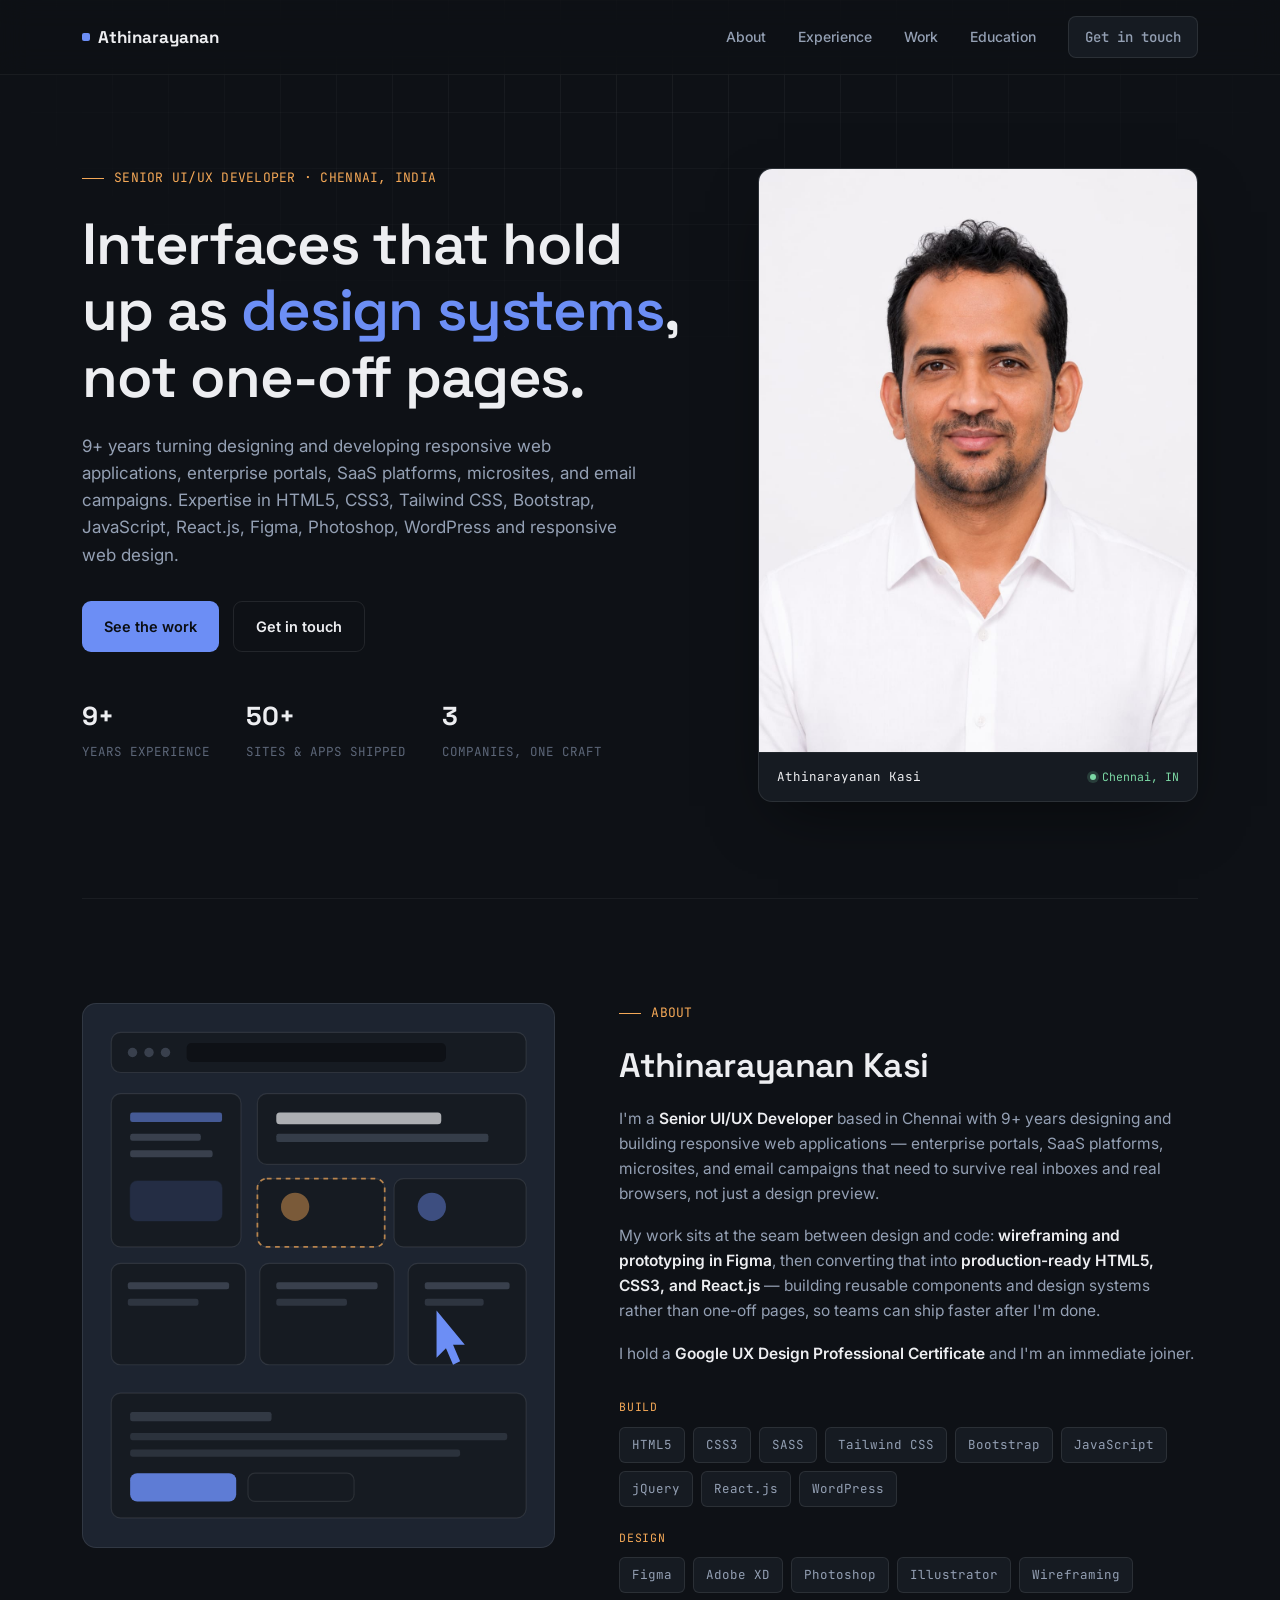
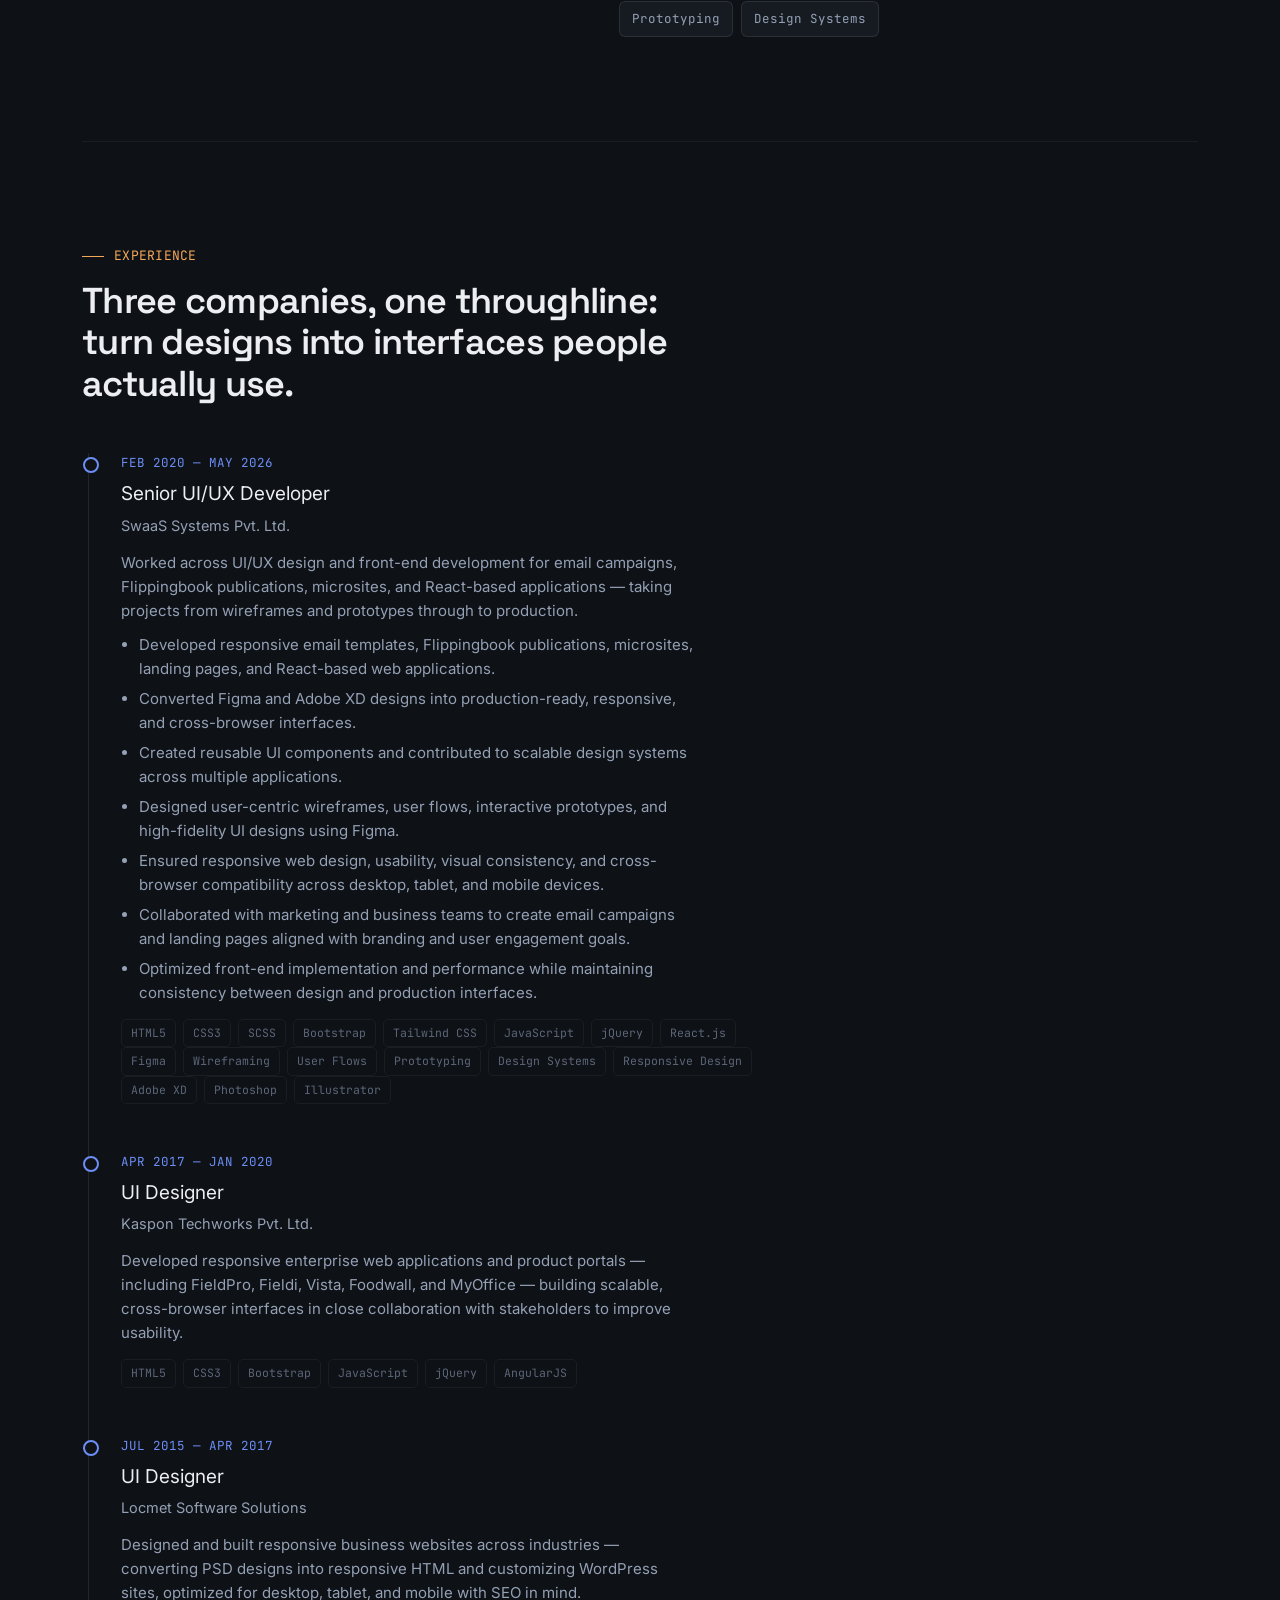
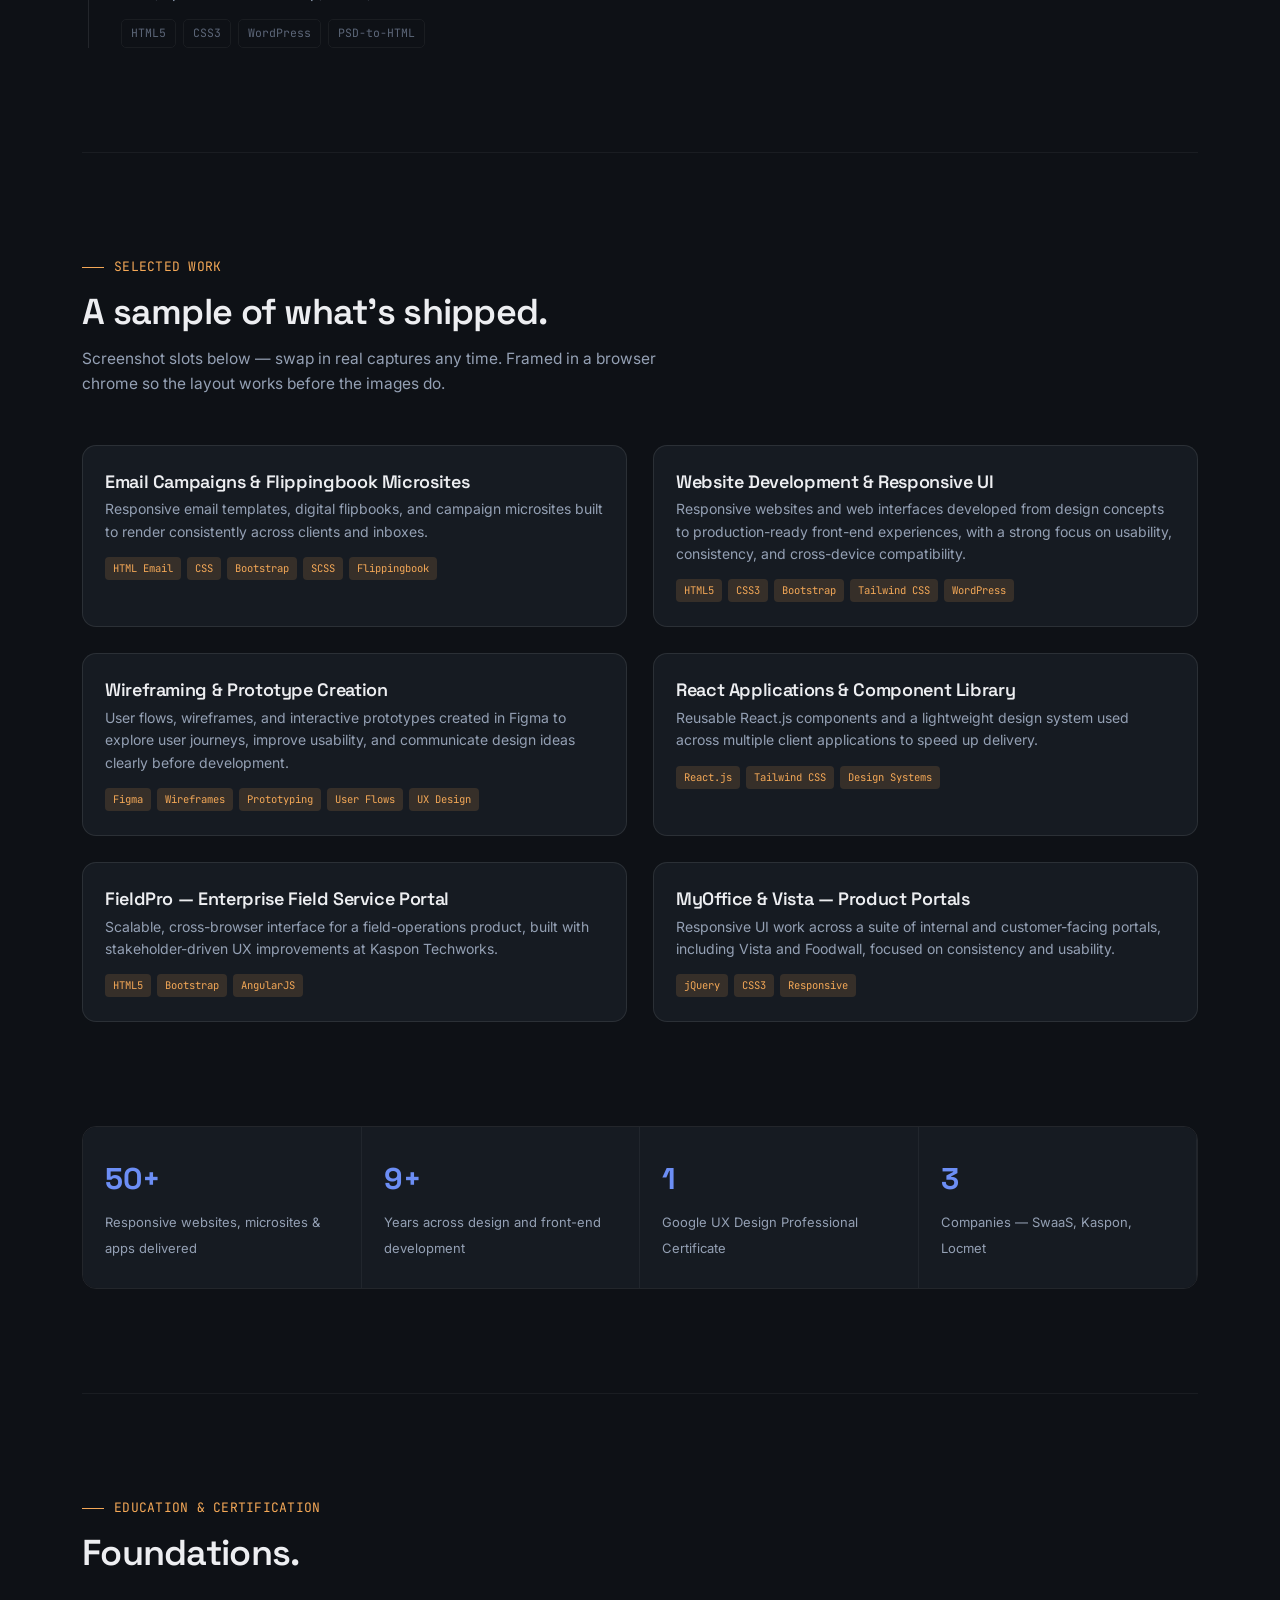
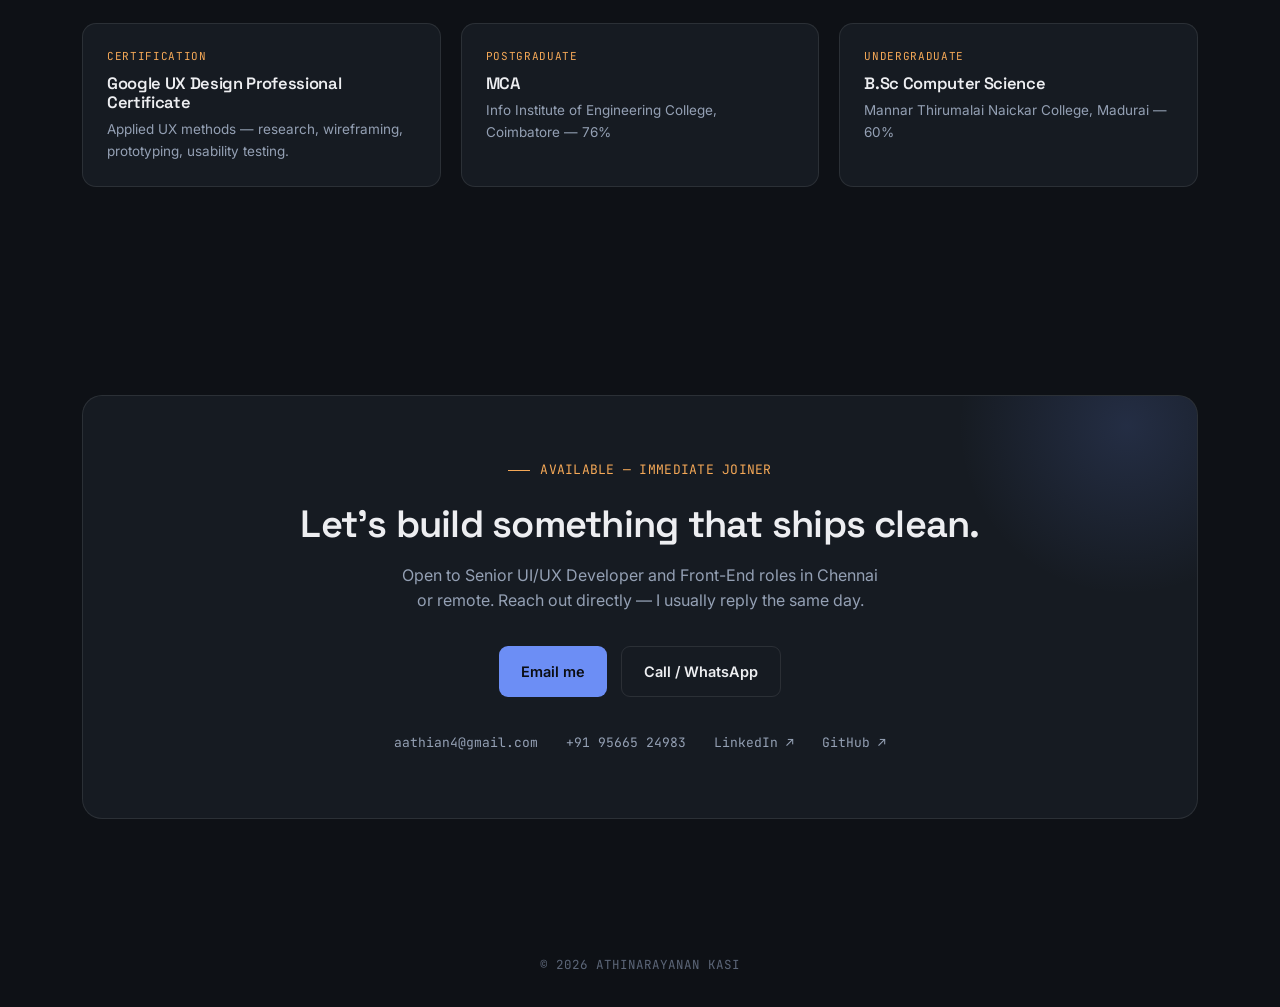
==== commit a77de74d: "Update index.html" ====
--- a/index.html
+++ b/index.html
@@ -14,7 +14,7 @@
 
 <header class="nav">
   <div class="nav-inner">
-    <a href="#top" class="nav-logo"><span class="dot"></span>Athinarayanan.dev</a>
+    <a href="#top" class="nav-logo"><span class="dot"></span>Athinarayanan</a>
     <nav class="nav-links" id="navLinks">
       <a href="#about">About</a>
       <a href="#experience">Experience</a>
@@ -415,7 +415,6 @@
           <a href="tel:+919566524983">+91 95665 24983</a>
           <a href="https://www.linkedin.com/in/aathinarayanan" target="_blank" rel="noopener">LinkedIn ↗</a>
           <a href="https://github.com/athi-frontend" target="_blank" rel="noopener">GitHub ↗</a>
-          <a href="https://athi.pb.online/" target="_blank" rel="noopener">Portfolio ↗</a>
         </div>
       </div>
     </div>
